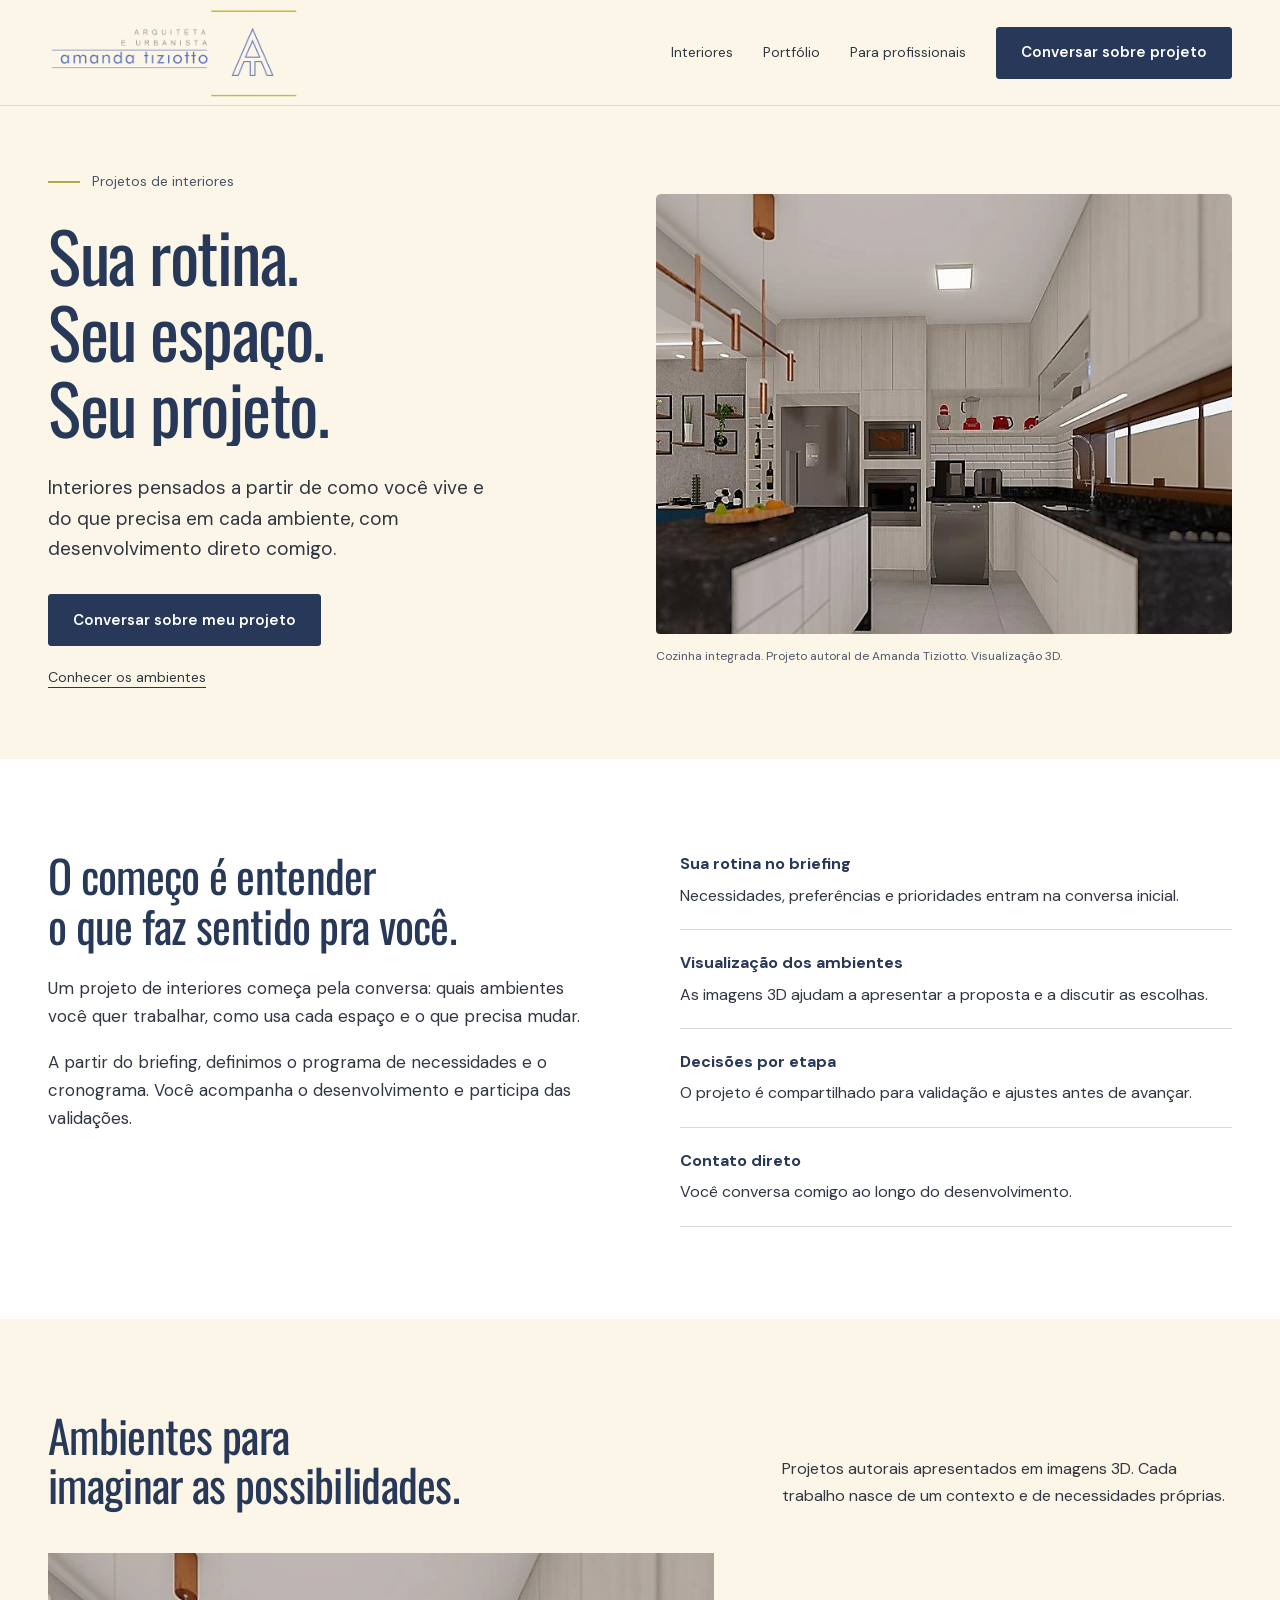
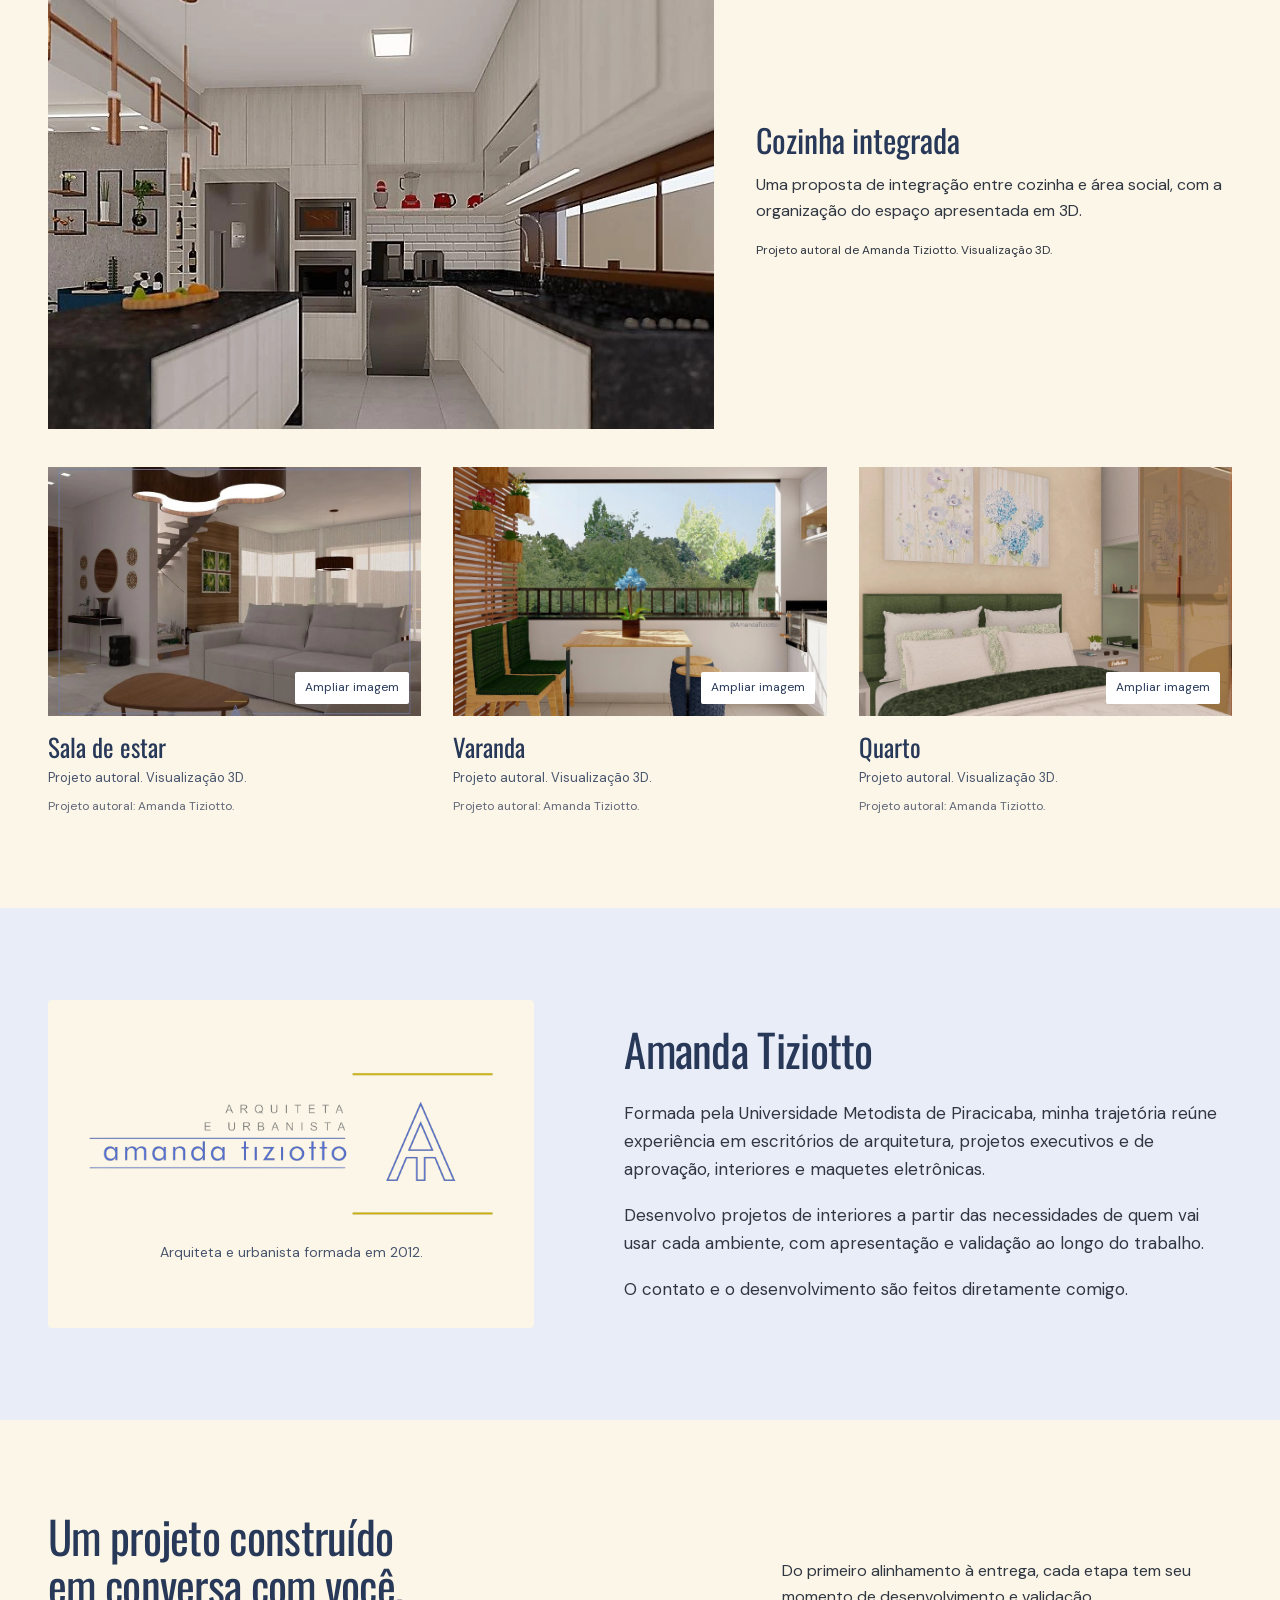
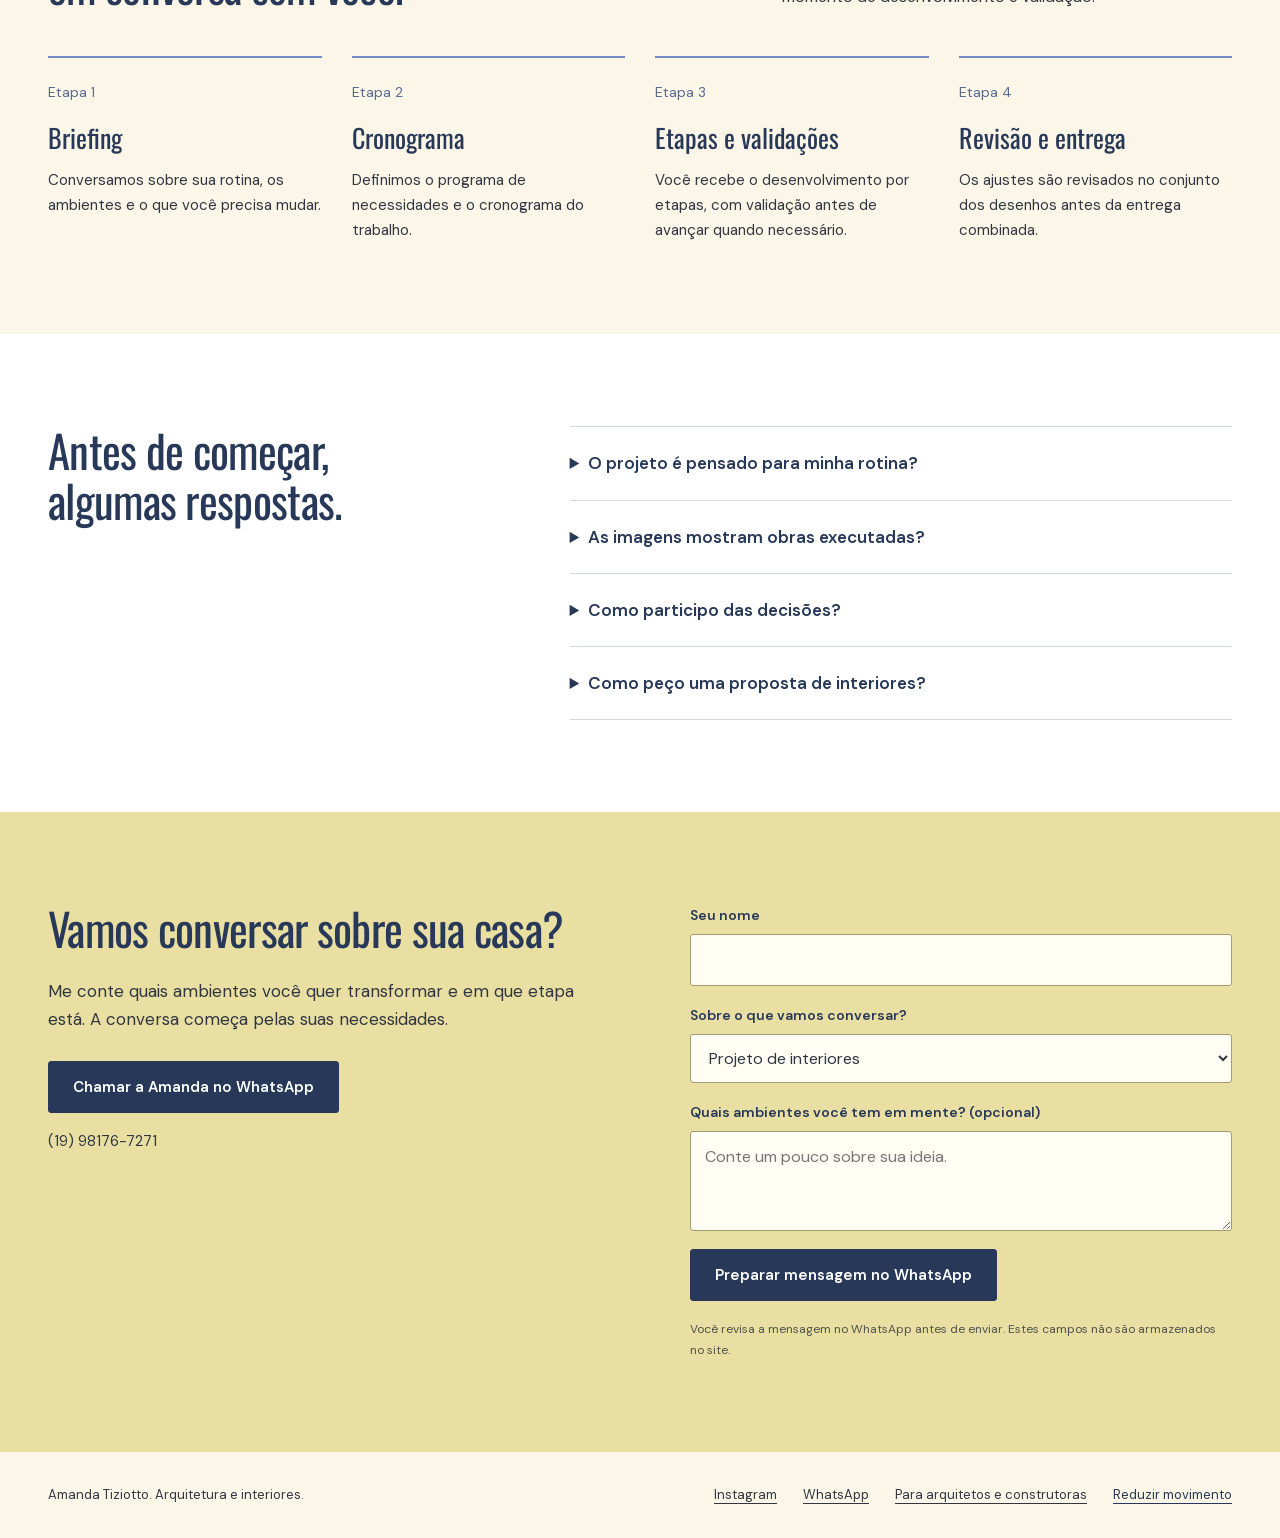
==== interiores/index.html @ 24276fbf "Publish Amanda Tiziotto site preview" ====
<!doctype html><html lang="pt-BR"><head><meta charset="UTF-8"><meta name="viewport" content="width=device-width,initial-scale=1"><meta name="robots" content="noindex,nofollow"><title>Interiores | Amanda Tiziotto Arquiteta</title><meta name="description" content="Projetos de interiores desenvolvidos a partir da sua rotina e das necessidades de cada ambiente. Conheça trabalhos autorais de Amanda Tiziotto."><meta property="og:title" content="Interiores | Amanda Tiziotto Arquiteta"><meta property="og:description" content="Projetos de interiores desenvolvidos a partir da sua rotina e das necessidades de cada ambiente. Conheça trabalhos autorais de Amanda Tiziotto."><meta property="og:type" content="website"><meta name="theme-color" content="#fbf6e7"><link rel="icon" href="../assets/images/logo.png"><link rel="stylesheet" href="../assets/styles.css"><link rel="preload" href="../assets/fonts/oswald.ttf" as="font" type="font/ttf" crossorigin><script src="../assets/site.js" defer></script></head><body data-page="interiores"><a class="skip" href="#conteudo">Ir para o conteúdo</a><header class="header"><div class="wrap nav"><a class="brand" href="../" aria-label="Amanda Tiziotto, página principal"><img src="../assets/images/logo.png" alt="Amanda Tiziotto, arquiteta e urbanista" width="1168" height="440"></a><button class="menu" aria-expanded="false" aria-controls="navegacao">Menu</button><nav class="navlinks" id="navegacao" aria-label="Principal"><a href="#servicos">Interiores</a><a href="#portfolio">Portfólio</a><a href="../">Para profissionais</a><a class="button" href="#contato">Conversar sobre projeto</a></nav></div></header><main id="conteudo"><section class="wrap hero interior-hero"><div class="hero-copy"><div class="audience">Projetos de interiores</div><h1><span class="hero-line">Sua rotina.</span><span class="hero-line">Seu espaço.</span><span class="hero-line">Seu projeto.</span></h1><p>Interiores pensados a partir de como você vive e do que precisa em cada ambiente, com desenvolvimento direto comigo.</p><a class="button" href="#contato">Conversar sobre meu projeto</a><a class="small-link" href="#portfolio">Conhecer os ambientes</a></div><figure class="sample"><img class="sample-image" src="../assets/images/interiores-cozinha.webp" alt="Visualização 3D de cozinha integrada, projeto autoral de Amanda Tiziotto" width="1345" height="932" fetchpriority="high"><figcaption class="sample-caption">Cozinha integrada. Projeto autoral de Amanda Tiziotto. Visualização 3D.</figcaption></figure></section><section class="section services" id="servicos"><div class="wrap interior-services"><div><h2>O começo é entender<br>o que faz sentido pra você.</h2><p>Um projeto de interiores começa pela conversa: quais ambientes você quer trabalhar, como usa cada espaço e o que precisa mudar.</p><p>A partir do briefing, definimos o programa de necessidades e o cronograma. Você acompanha o desenvolvimento e participa das validações.</p></div><ul class="list"><li><strong>Sua rotina no briefing</strong>Necessidades, preferências e prioridades entram na conversa inicial.</li><li><strong>Visualização dos ambientes</strong>As imagens 3D ajudam a apresentar a proposta e a discutir as escolhas.</li><li><strong>Decisões por etapa</strong>O projeto é compartilhado para validação e ajustes antes de avançar.</li><li><strong>Contato direto</strong>Você conversa comigo ao longo do desenvolvimento.</li></ul></div></section><section class="section" id="portfolio"><div class="wrap"><div class="section-head"><h2>Ambientes para<br>imaginar as possibilidades.</h2><p>Projetos autorais apresentados em imagens 3D. Cada trabalho nasce de um contexto e de necessidades próprias.</p></div><div class="single-spread"><img src="../assets/images/interiores-cozinha.webp" alt="Render autoral de cozinha integrada" width="1345" height="932" loading="lazy"><div><h3>Cozinha integrada</h3><p>Uma proposta de integração entre cozinha e área social, com a organização do espaço apresentada em 3D.</p><p class="caption">Projeto autoral de Amanda Tiziotto. Visualização 3D.</p></div></div><div class="portfolio-grid"><article class="work " data-category="autoral"><button type="button" data-enlarge data-src="../assets/images/interiores-sala.webp" data-alt="Sala de estar, Projeto autoral. Visualização 3D." data-title="Sala de estar" data-credit="Projeto autoral: Amanda Tiziotto." aria-label="Ampliar Sala de estar"><img src="../assets/images/interiores-sala.webp" alt="Sala de estar, Projeto autoral. Visualização 3D." width="768" height="512" loading="lazy"><span class="view-label">Ampliar imagem</span></button><h3>Sala de estar</h3><span class="type">Projeto autoral. Visualização 3D.</span><p class="credit">Projeto autoral: Amanda Tiziotto.</p></article><article class="work " data-category="autoral"><button type="button" data-enlarge data-src="../assets/images/interiores-varanda.webp" data-alt="Varanda, Projeto autoral. Visualização 3D." data-title="Varanda" data-credit="Projeto autoral: Amanda Tiziotto." aria-label="Ampliar Varanda"><img src="../assets/images/interiores-varanda.webp" alt="Varanda, Projeto autoral. Visualização 3D." width="768" height="512" loading="lazy"><span class="view-label">Ampliar imagem</span></button><h3>Varanda</h3><span class="type">Projeto autoral. Visualização 3D.</span><p class="credit">Projeto autoral: Amanda Tiziotto.</p></article><article class="work " data-category="autoral"><button type="button" data-enlarge data-src="../assets/images/interiores-quarto.webp" data-alt="Quarto, Projeto autoral. Visualização 3D." data-title="Quarto" data-credit="Projeto autoral: Amanda Tiziotto." aria-label="Ampliar Quarto"><img src="../assets/images/interiores-quarto.webp" alt="Quarto, Projeto autoral. Visualização 3D." width="768" height="512" loading="lazy"><span class="view-label">Ampliar imagem</span></button><h3>Quarto</h3><span class="type">Projeto autoral. Visualização 3D.</span><p class="credit">Projeto autoral: Amanda Tiziotto.</p></article></div></div></section><section class="section about" id="amanda"><div class="wrap about-grid"><div class="about-logo"><img src="../assets/images/logo.png" alt="Logo oficial Amanda Tiziotto" width="1168" height="440"><span>Arquiteta e urbanista formada em 2012.</span></div><div class="about-copy"><h2>Amanda Tiziotto</h2><p>Formada pela Universidade Metodista de Piracicaba, minha trajetória reúne experiência em escritórios de arquitetura, projetos executivos e de aprovação, interiores e maquetes eletrônicas.</p><p>Desenvolvo projetos de interiores a partir das necessidades de quem vai usar cada ambiente, com apresentação e validação ao longo do trabalho.</p><p>O contato e o desenvolvimento são feitos diretamente comigo.</p></div></div></section><section class="section" id="processo"><div class="wrap"><div class="section-head"><h2>Um projeto construído<br>em conversa com você.</h2><p>Do primeiro alinhamento à entrega, cada etapa tem seu momento de desenvolvimento e validação.</p></div><div class="process-grid"><div class="step"><span>Etapa 1</span><h3>Briefing</h3><p>Conversamos sobre sua rotina, os ambientes e o que você precisa mudar.</p></div><div class="step"><span>Etapa 2</span><h3>Cronograma</h3><p>Definimos o programa de necessidades e o cronograma do trabalho.</p></div><div class="step"><span>Etapa 3</span><h3>Etapas e validações</h3><p>Você recebe o desenvolvimento por etapas, com validação antes de avançar quando necessário.</p></div><div class="step"><span>Etapa 4</span><h3>Revisão e entrega</h3><p>Os ajustes são revisados no conjunto dos desenhos antes da entrega combinada.</p></div></div></div></section><section class="section faq"><div class="wrap faq-grid"><h2>Antes de começar,<br>algumas respostas.</h2><div><details><summary>O projeto é pensado para minha rotina?</summary><p>O trabalho começa com uma reunião de briefing e um programa de necessidades. É nesse momento que conversamos sobre uso dos ambientes, preferências e prioridades.</p></details><details><summary>As imagens mostram obras executadas?</summary><p>Os exemplos desta página são visualizações 3D de projetos autorais. Eles ajudam a apresentar a proposta de cada ambiente e não são fotografias de obras concluídas.</p></details><details><summary>Como participo das decisões?</summary><p>Cada etapa é compartilhada para validação e ajustes. Algumas etapas precisam da sua aprovação antes de seguir para a próxima.</p></details><details><summary>Como peço uma proposta de interiores?</summary><p>Chame pelo WhatsApp e conte quais ambientes quer trabalhar, o que precisa mudar e em que etapa está. O escopo e as condições são definidos na proposta.</p></details></div></div></section><section class="section contact" id="contato"><div class="wrap contact-grid"><div class="contact-copy"><h2>Vamos conversar sobre sua casa?</h2><p>Me conte quais ambientes você quer transformar e em que etapa está. A conversa começa pelas suas necessidades.</p><a class="button" href="https://wa.me/5519981767271" data-contact="whatsapp" target="_blank" rel="noopener noreferrer">Chamar a Amanda no WhatsApp</a><p class="phone">(19) 98176-7271</p></div><form class="contact-form"><div class="field"><label for="nome">Seu nome</label><input id="nome" name="nome" autocomplete="name" maxlength="100" required></div><div class="field"><label for="servico">Sobre o que vamos conversar?</label><select id="servico" name="servico"><option>Projeto de interiores</option></select></div><div class="field"><label for="mensagem">Quais ambientes você tem em mente? (opcional)</label><textarea id="mensagem" name="mensagem" maxlength="2000" placeholder="Conte um pouco sobre sua ideia."></textarea></div><button class="button" type="submit">Preparar mensagem no WhatsApp</button><p class="form-note" data-form-status role="status">Você revisa a mensagem no WhatsApp antes de enviar. Estes campos não são armazenados no site.</p></form></div></section></main><footer class="footer"><div class="wrap"><p>Amanda Tiziotto. Arquitetura e interiores.</p><div class="footer-links"><a href="https://www.instagram.com/amandatiziotto/" target="_blank" rel="noopener noreferrer">Instagram</a><a href="https://wa.me/5519981767271" data-contact="whatsapp" target="_blank" rel="noopener noreferrer">WhatsApp</a><a href="../">Para arquitetos e construtoras</a><button type="button" class="motion-toggle" aria-pressed="false">Reduzir movimento</button></div></div></footer><dialog class="lightbox" aria-labelledby="lightbox-title"><button class="close" type="button" aria-label="Fechar imagem ampliada">Fechar</button><img alt=""><h3 id="lightbox-title"></h3><p></p></dialog></body></html>
---- assets/styles.css ----
@font-face{font-family:Oswald;src:url('fonts/oswald.ttf') format('truetype');font-weight:200 700;font-display:swap}@font-face{font-family:DM;src:url('fonts/dm-sans.woff2') format('woff2');font-weight:100 900;font-display:swap}
:root{--blue:#273858;--brand:#7788c7;--cream:#fbf6e7;--yellow:#e9dfa2;--ink:#303642;--paper:#fff;--soft:#e9edf8;--line:#d4d8df}*{box-sizing:border-box}html{scroll-behavior:smooth;scroll-padding-top:112px}body{margin:0;background:var(--cream);color:var(--ink);font:17px/1.65 DM,Arial,sans-serif}button,input,select,textarea{font:inherit}button,a{-webkit-tap-highlight-color:transparent}a{color:inherit;text-decoration:none}img{max-width:100%;height:auto;display:block}button{cursor:pointer}h1,h2,h3,p,figure{margin:0}h1,h2,h3{color:var(--blue);font-family:Oswald,'Arial Narrow',sans-serif;font-weight:400;line-height:1.1}h1{font-size:clamp(54px,5.4vw,88px);letter-spacing:-1.5px}h2{font-size:clamp(36px,3.5vw,54px);letter-spacing:-.7px}h3{font-size:28px}p{max-width:65ch}p+p{margin-top:18px}a:focus-visible,button:focus-visible,input:focus-visible,select:focus-visible,textarea:focus-visible,summary:focus-visible{outline:3px solid #455c9e;outline-offset:5px}.wrap{width:min(1320px,calc(100% - 96px));margin:auto}.skip{position:fixed;left:20px;top:-100px;background:white;z-index:100;padding:12px}.skip:focus{top:10px}.header{position:sticky;top:0;z-index:20;background:rgba(251,246,231,.97);border-bottom:1px solid #ded9c9}.nav{height:105px;display:flex;align-items:center;justify-content:space-between;gap:32px}.brand{width:252px;flex-shrink:0}.navlinks{display:flex;align-items:center;gap:30px;font-size:14px}.navlinks a:not(.button):hover{color:#455c9e;text-decoration:underline;text-underline-offset:5px}.button{display:inline-flex;align-items:center;justify-content:center;gap:16px;min-height:52px;padding:13px 24px;background:var(--blue);border:1px solid var(--blue);color:white;font-size:15px;font-weight:600;line-height:1.4;border-radius:3px}.button:hover{background:#394c76}.button.secondary{background:transparent;color:var(--blue)}.button.secondary:hover{background:var(--soft)}.menu{display:none;background:none;border:1px solid var(--blue);border-radius:3px;color:var(--blue);padding:8px 14px}.hero{display:grid;grid-template-columns:1fr 1.06fr;gap:64px;align-items:center;padding-top:64px;padding-bottom:70px}.hero-copy p{font-size:19px;line-height:1.6;margin-top:28px;max-width:450px}.hero-copy .button{margin-top:30px}.audience{font-size:14px;margin-bottom:24px;color:#49536b;display:flex;align-items:center;gap:12px}.audience:before{content:'';display:block;width:32px;height:2px;background:#b5a744}.hero-copy .small-link{display:block;margin-top:20px;font-size:14px;text-decoration:underline;text-underline-offset:5px}.sample{background:white;border:1px solid #d5d9e4;border-radius:5px;padding:20px 20px 16px;box-shadow:12px 12px 0 #e7e6d7}.sample-tabs{display:flex;gap:8px;margin-bottom:18px}.sample-tabs button,.filters button{background:transparent;border:1px solid #c7cedc;color:var(--blue);border-radius:3px;padding:9px 17px;font-size:14px}.sample-tabs button[aria-pressed=true],.filters button[aria-pressed=true]{background:var(--blue);border-color:var(--blue);color:white}.sample-image{height:338px;width:100%;object-fit:contain;background:#fff}.sample-caption{border-top:1px solid #dce0ea;padding-top:14px;margin-top:18px;font-size:12px;line-height:1.7;color:#4f586b}.sample-caption strong{font-size:15px;color:var(--blue);display:block}.intro-strip{background:var(--soft);padding:26px 0}.intro-strip .wrap{display:flex;align-items:center;justify-content:space-between;gap:25px}.intro-strip p{font-size:15px}.intro-strip a{font-size:14px;text-decoration:underline;text-underline-offset:4px}.section{padding:92px 0}.section-head{display:flex;align-items:end;justify-content:space-between;gap:50px;margin-bottom:44px}.section-head p{max-width:450px;font-size:16px}.services{background:white}.service-row{display:grid;grid-template-columns:.65fr 1fr .55fr;gap:44px;padding:34px 0;border-top:1px solid var(--line);align-items:start}.service-row:last-child{border-bottom:1px solid var(--line)}.service-row p{font-size:16px}.service-row .scope{font-size:14px;color:#566178}.scope span{display:block}.filters{display:flex;flex-wrap:wrap;gap:10px;margin-bottom:30px}.portfolio-grid{display:grid;grid-template-columns:repeat(3,1fr);gap:32px}.work{min-width:0}.work[hidden]{display:none}.work button{display:block;width:100%;border:0;padding:0;background:white;text-align:left;position:relative}.work button img{width:100%;aspect-ratio:1.5;object-fit:cover}.work.technical button img{object-fit:contain}.view-label{position:absolute;bottom:12px;right:12px;background:white;color:var(--blue);border-radius:2px;font-size:12px;padding:6px 10px}.work h3{font-size:25px;margin-top:17px}.work .type{display:block;font-size:13px;margin:7px 0;color:#48546e}.work .credit{font-size:12px;line-height:1.7;color:#626879}.work-note{font-size:13px;max-width:65ch;margin-top:35px}.about{background:var(--soft)}.about-grid{display:grid;grid-template-columns:1fr 1.25fr;gap:90px;align-items:center}.about-logo{background:var(--cream);padding:64px 35px;border-radius:4px}.about-logo img{width:100%}.about-logo span{display:block;font-size:14px;color:#48546e;text-align:center;margin-top:20px}.about-copy h2{margin-bottom:25px}.about-copy p{font-size:17px}.process-grid{display:grid;grid-template-columns:repeat(4,1fr);gap:30px;margin-top:45px}.step{border-top:2px solid var(--brand);padding-top:23px}.step span{display:block;color:#57698c;font-size:14px;margin-bottom:20px}.step h3{font-size:26px;margin-bottom:16px}.step p{font-size:15px}.faq{background:white}.faq-grid{display:grid;grid-template-columns:.8fr 1.2fr;gap:80px}.faq details{border-top:1px solid var(--line);padding:22px 0}.faq details:last-child{border-bottom:1px solid var(--line)}.faq summary{cursor:pointer;font-size:17px;font-weight:600;color:var(--blue);padding-right:20px}.faq details p{font-size:15px;padding-top:15px}.contact{background:var(--yellow)}.contact-grid{display:grid;grid-template-columns:1fr 1fr;gap:100px;align-items:start}.contact-copy h2{margin-bottom:24px}.contact-copy .button{margin-top:28px}.contact-copy .phone{font-size:15px;margin-top:16px}.contact-form{display:grid;gap:18px}.field{display:grid;gap:7px}.field label{font-size:14px;font-weight:600;color:var(--blue)}.field input,.field select,.field textarea{width:100%;background:#fffdf4;border:1px solid #a49c72;border-radius:3px;padding:12px 14px;font-size:16px;color:var(--ink)}.field textarea{min-height:100px;resize:vertical}.contact-form .button{justify-self:start}.form-note{font-size:12px;color:#4e534e;line-height:1.7}.footer{padding:32px 0;background:var(--cream);font-size:13px}.footer .wrap{display:flex;justify-content:space-between;gap:30px;align-items:center}.footer-links{display:flex;flex-wrap:wrap;gap:26px}.footer a{text-decoration:underline;text-underline-offset:4px}.lightbox{border:0;width:min(1160px,calc(100% - 32px));max-height:90vh;padding:22px;color:var(--ink);border-radius:4px}.lightbox::backdrop{background:rgba(28,37,58,.85)}.lightbox .close{display:block;margin-left:auto;background:var(--blue);border:0;color:white;padding:9px 18px;border-radius:3px;margin-bottom:16px}.lightbox img{max-height:65vh;object-fit:contain;width:100%;background:white}.lightbox h3{font-size:25px;margin-top:17px}.lightbox p{font-size:13px;margin-top:8px}.interior-hero .sample{padding:0;overflow:hidden;box-shadow:none;border:0;background:transparent}.interior-hero .sample-image{height:440px;object-fit:cover;border-radius:4px}.interior-hero .sample-caption{font-size:12px;padding:12px 0 0;margin-top:0;border:0}.interior-services{display:grid;grid-template-columns:1fr 1fr;gap:80px}.interior-services h2{margin-bottom:24px}.interior-services .list{padding:0;list-style:none;margin:0}.interior-services li{border-bottom:1px solid var(--line);padding:20px 0;font-size:16px}.interior-services li:first-child{padding-top:0}.interior-services li strong{display:block;color:var(--blue);margin-bottom:5px}.text-link{text-decoration:underline;text-underline-offset:5px}.label-small{font-size:14px;color:#4d5d80;margin-bottom:15px}.single-spread{display:grid;grid-template-columns:1.4fr 1fr;gap:42px;align-items:center;margin-bottom:38px}.single-spread img{width:100%;aspect-ratio:1.4;object-fit:cover}.single-spread h3{font-size:32px;margin-bottom:15px}.single-spread p{font-size:16px}.single-spread .caption{font-size:12px;margin-top:16px}
@media(min-width:1500px){.hero{gap:85px}.hero-copy h1{font-size:88px}}@media(max-width:1050px){.wrap{width:calc(100% - 56px)}.navlinks{gap:17px;font-size:13px}.brand{width:220px}.hero{gap:34px}h1{font-size:65px}.sample-image{height:300px}.service-row{grid-template-columns:.8fr 1.2fr;gap:30px}.service-row .scope{grid-column:2}.portfolio-grid{gap:23px}.about-grid{gap:50px}.contact-grid{gap:50px}.faq-grid{gap:45px}}@media(max-width:760px){html{scroll-padding-top:90px}.wrap{width:calc(100% - 40px)}.nav{height:84px;gap:20px}.brand{width:210px}.menu{display:block}.navlinks{display:none;position:absolute;top:84px;left:0;right:0;background:var(--cream);padding:24px 20px 28px;border-bottom:1px solid var(--line);align-items:stretch;gap:20px;flex-direction:column;font-size:16px}.navlinks.is-open{display:flex}.hero{display:block;padding-top:44px;padding-bottom:48px}.hero-copy h1{font-size:57px;letter-spacing:-.8px}.hero-copy p{font-size:17px;margin-top:23px;max-width:none}.audience{font-size:13px;margin-bottom:19px}.hero-copy .button{margin-top:25px}.sample{margin-top:38px;padding:14px 14px 16px;box-shadow:7px 7px 0 #e7e6d7}.sample-image{height:auto;aspect-ratio:1.4}.sample-tabs{gap:7px}.sample-tabs button{font-size:13px;padding:8px 12px}.intro-strip .wrap{display:block}.intro-strip a{display:inline-block;margin-top:13px}.section{padding:58px 0}.section-head{display:block;margin-bottom:30px}.section-head h2{margin-bottom:22px}.section-head p{font-size:15px}.service-row{display:block;padding:25px 0}.service-row h3{font-size:29px;margin-bottom:15px}.service-row p{font-size:15px}.service-row .scope{margin-top:15px}.scope span{display:inline}.scope span+span:before{content:' / '}.portfolio-grid{grid-template-columns:1fr;gap:34px}.filters{gap:8px}.filters button{font-size:13px;padding:9px 12px}.work h3{font-size:27px}.about-grid,.faq-grid,.contact-grid,.interior-services,.single-spread{grid-template-columns:1fr;gap:36px}.about-logo{padding:38px 25px}.about-copy p{font-size:16px}.process-grid{grid-template-columns:1fr 1fr;gap:32px 24px;margin-top:30px}.step{padding-top:17px}.step span{margin-bottom:14px}.step h3{font-size:25px}.step p{font-size:14px}.contact-grid{gap:36px}.footer .wrap{display:block}.footer-links{margin-top:15px;gap:18px}.interior-hero .sample-image{height:320px}.single-spread img{aspect-ratio:1.4}.single-spread h3{font-size:30px}.interior-services{gap:30px}}@media(max-width:360px){.brand{width:180px}.menu{font-size:13px;padding:8px 10px}.hero-copy h1{font-size:49px}.process-grid{grid-template-columns:1fr}.button{padding:13px 18px}.sample-tabs button{padding:8px 10px;font-size:12px}.sample-caption{font-size:11px}.wrap{width:calc(100% - 32px)}}@media(prefers-reduced-motion:reduce){html{scroll-behavior:auto}*{transition:none!important;animation:none!important}}

.featured-spfc{background:var(--soft);padding:64px 0}.featured-spfc .section-head{align-items:center;margin-bottom:32px}.featured-spfc .section-head>div{flex:1.5}.featured-spfc .section-head>p{flex:1;max-width:360px}.featured-spfc .label-small{margin-bottom:15px;font-size:14px}.featured-spfc h2{font-size:clamp(38px,3.6vw,54px)}.featured-media{display:grid;grid-template-columns:1.35fr 1fr;gap:24px;align-items:start}.featured-media button{position:relative;display:block;width:100%;padding:0;border:0;background:white;border-radius:3px;overflow:hidden}.featured-media img{width:100%;height:auto;aspect-ratio:16/9;object-fit:cover}.featured-media figcaption{font-size:13px;margin-top:12px;color:#48546e}.featured-footer{display:flex;justify-content:space-between;gap:25px;align-items:center;margin-top:27px;font-size:14px}.featured-footer p{font-size:13px}
@media(max-width:760px){.featured-spfc{padding:48px 0}.featured-spfc .section-head{margin-bottom:26px}.featured-spfc .section-head>p{max-width:none}.featured-spfc h2{font-size:38px}.featured-media{grid-template-columns:1fr;gap:25px}.featured-footer{display:block;margin-top:25px}.featured-footer a{display:inline-block;margin-top:16px}}@media(max-width:360px){.featured-spfc h2{font-size:35px}}

.featured-extra{margin-top:28px;grid-template-columns:repeat(6,minmax(0,1fr));gap:28px 24px}.featured-extra figure{grid-column:span 3}.featured-extra figure:nth-child(n+3){grid-column:span 2}.featured-extra figure:nth-child(n+3) img{aspect-ratio:7/10;object-fit:contain}
@media(max-width:760px){.featured-extra{grid-template-columns:1fr;gap:25px}.featured-extra figure,.featured-extra figure:nth-child(n+3){grid-column:auto}.featured-extra figure:nth-child(n+3) img{max-height:440px;aspect-ratio:auto}}

.hero-line{display:block}
@keyframes amanda-line-in{from{opacity:.2;transform:translateY(22px);clip-path:inset(0 0 100% 0)}to{opacity:1;transform:translateY(0);clip-path:inset(0 0 0 0)}}
@keyframes amanda-image-in{from{clip-path:inset(0 100% 0 0)}to{clip-path:inset(0 0 0 0)}}
@keyframes amanda-dialog-in{from{opacity:.4;transform:translateY(12px) scale(.985)}to{opacity:1;transform:translateY(0) scale(1)}}
@media(prefers-reduced-motion:no-preference){.hero-line{animation:amanda-line-in 640ms cubic-bezier(.22,1,.36,1) both}.hero-line:nth-child(2){animation-delay:90ms}.hero-line:nth-child(3){animation-delay:180ms}.hero .sample-image{animation:amanda-image-in 850ms cubic-bezier(.22,1,.36,1) 80ms both}.lightbox[open]{animation:amanda-dialog-in 230ms ease-out}.button,.sample-tabs button,.filters button{transition:background-color 180ms ease,color 180ms ease}}

.motion-toggle{border:0;background:none;padding:0;color:var(--blue);font:inherit;text-decoration:underline;text-underline-offset:4px}.motion-toggle:disabled{cursor:default}html[data-motion="reduce"]{scroll-behavior:auto}html[data-motion="reduce"] *,html[data-motion="reduce"] *::before,html[data-motion="reduce"] *::after{animation:none!important;transition:none!important}
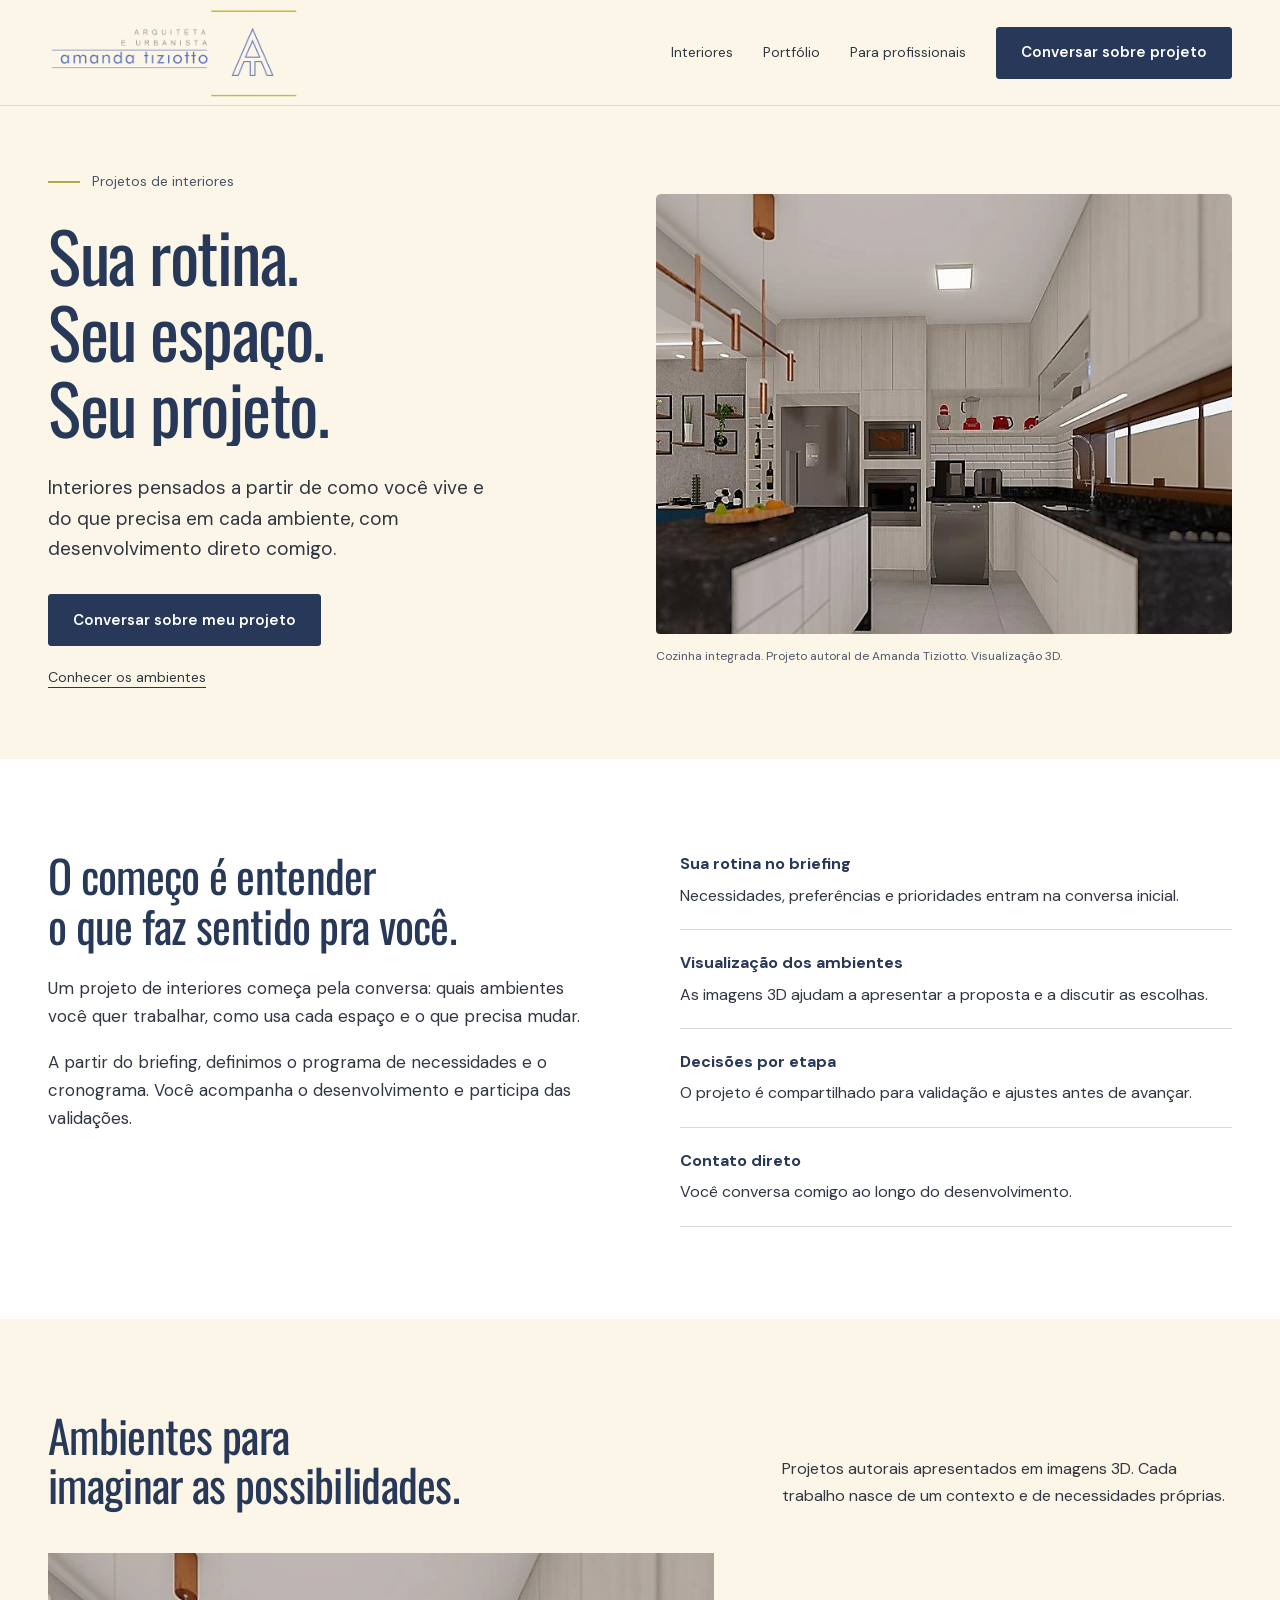
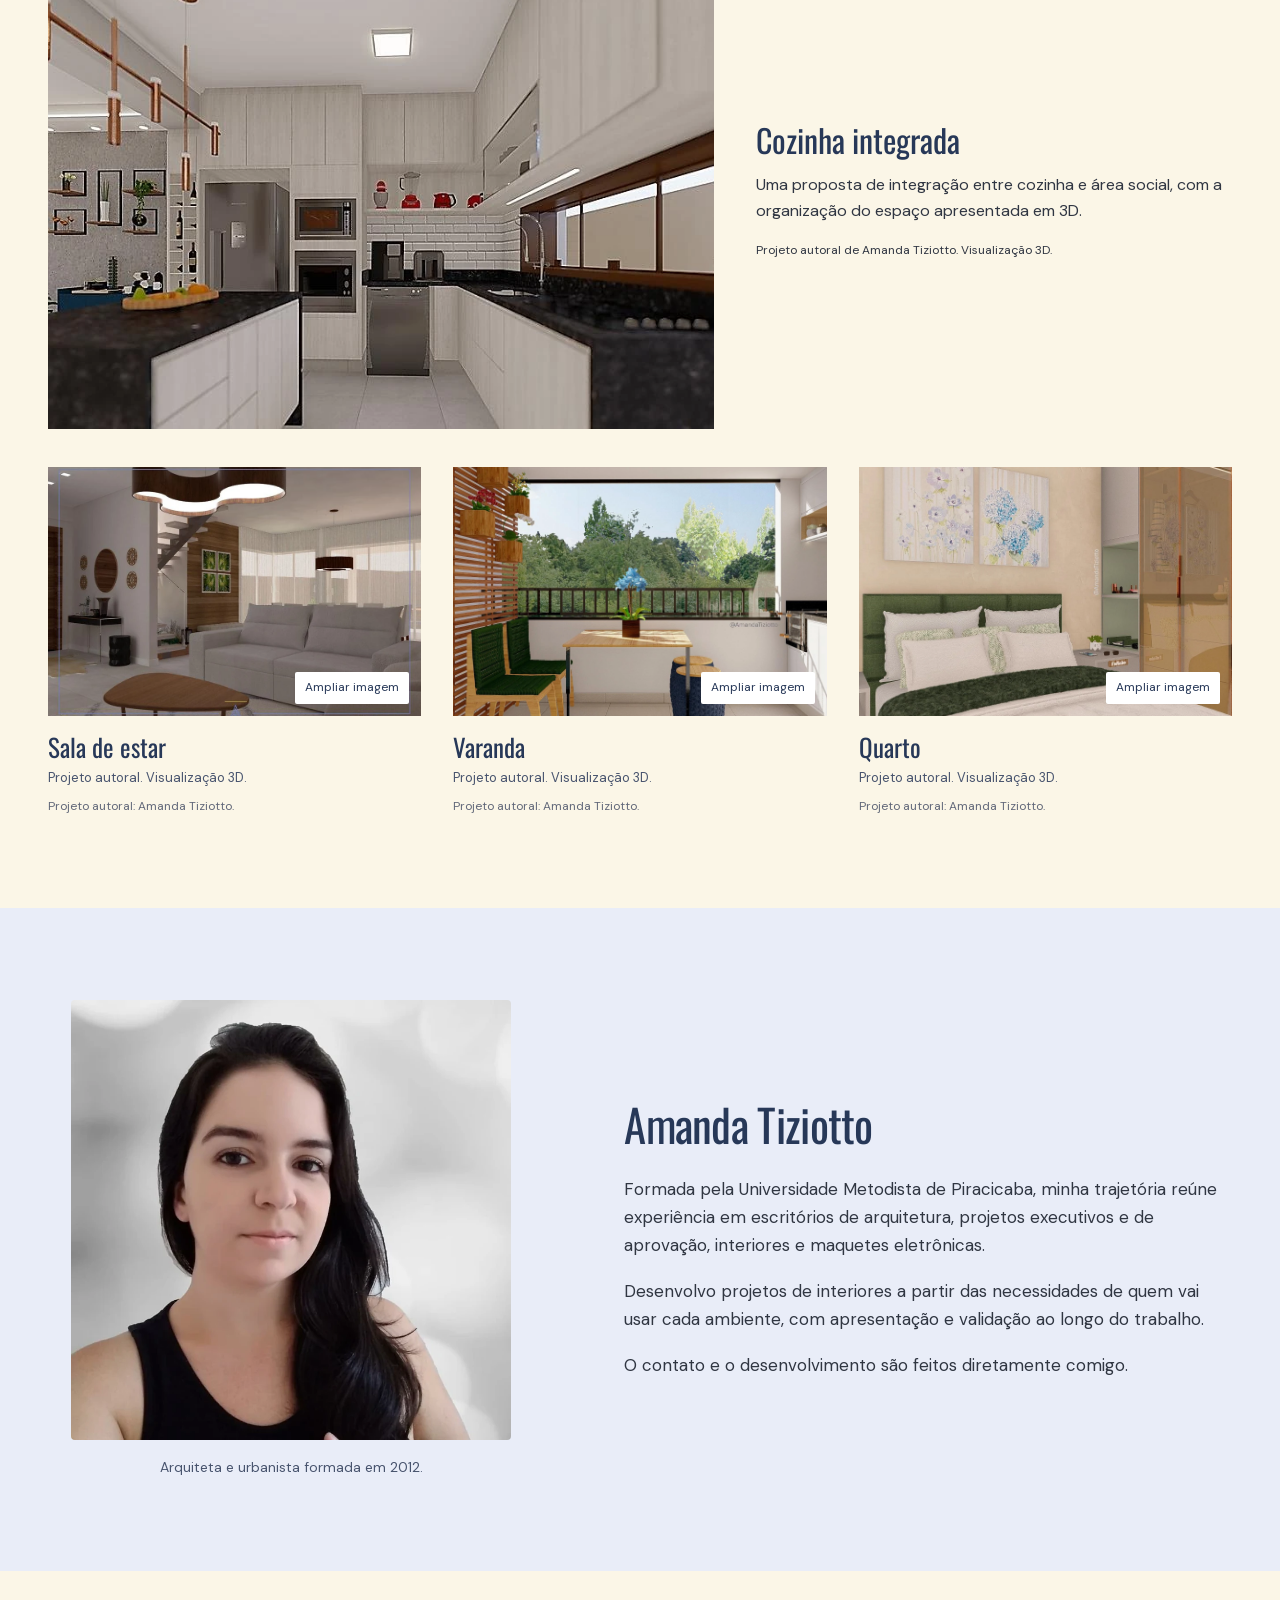
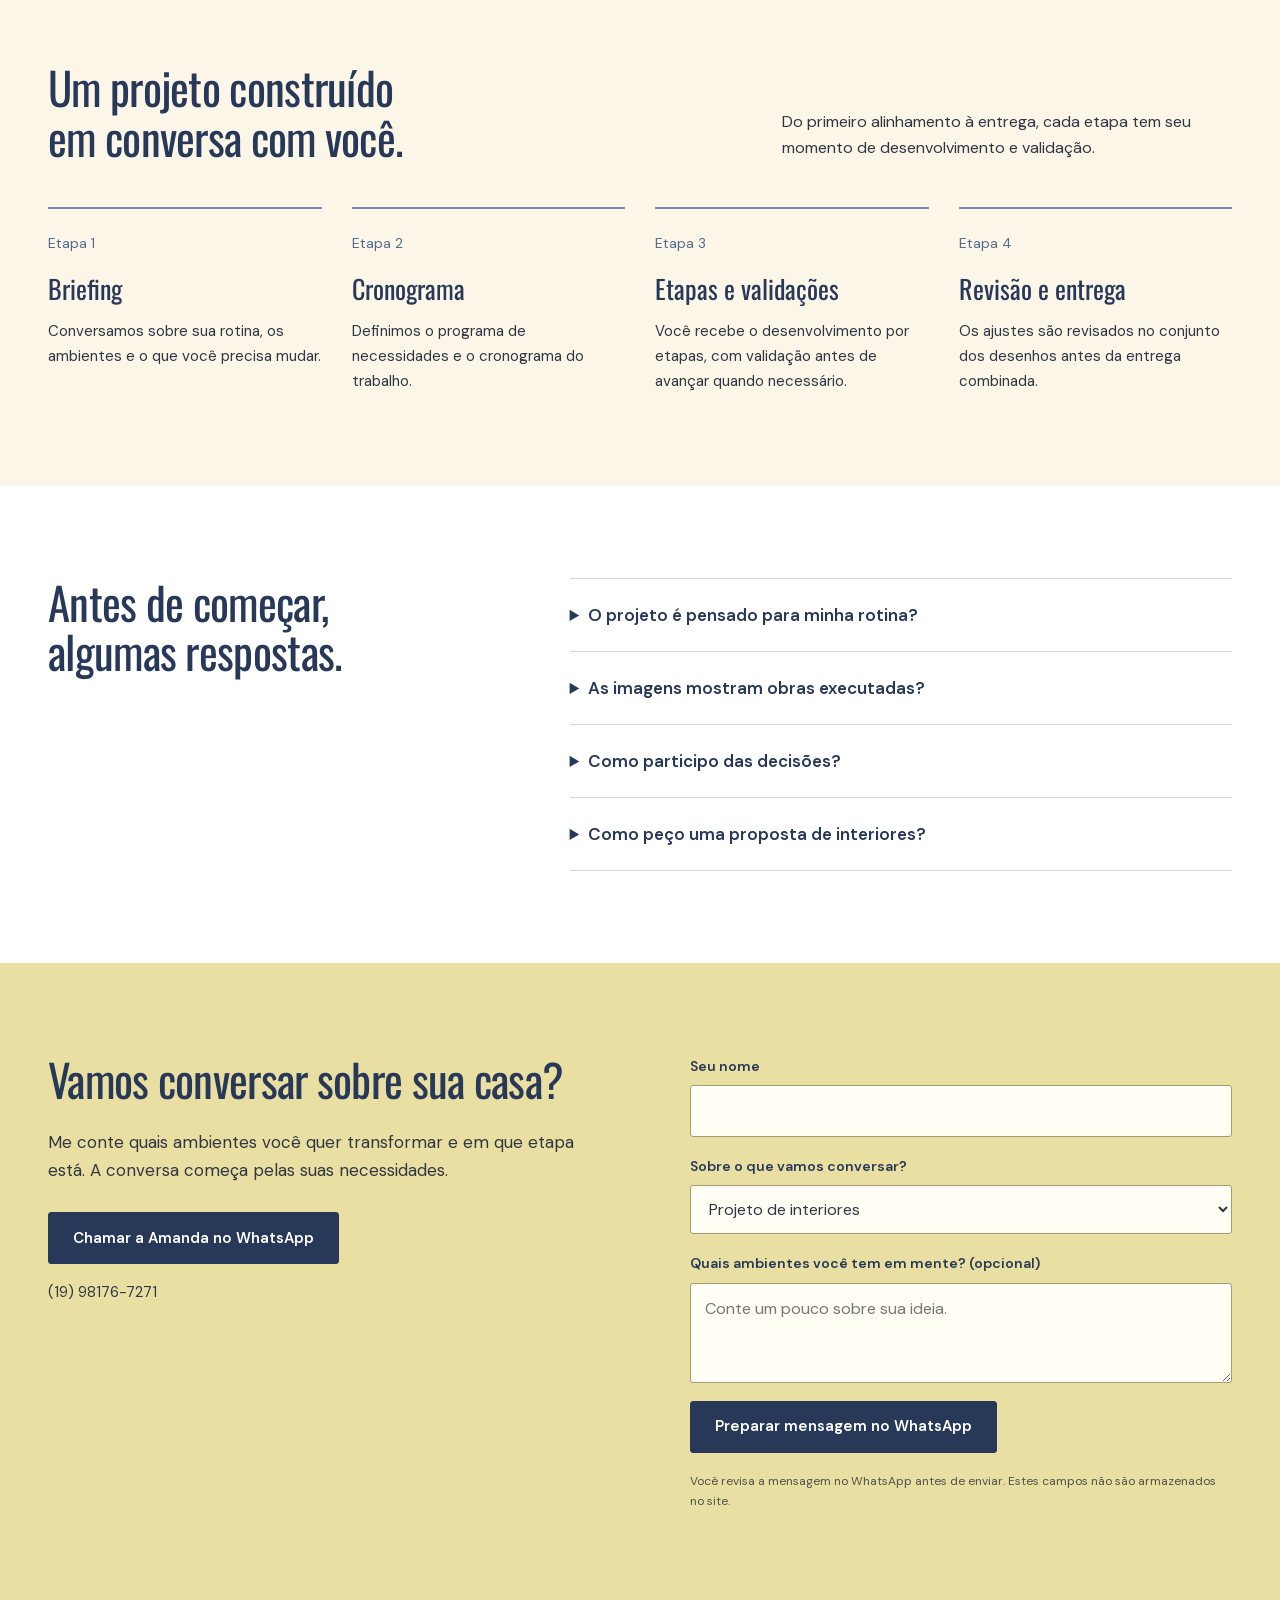
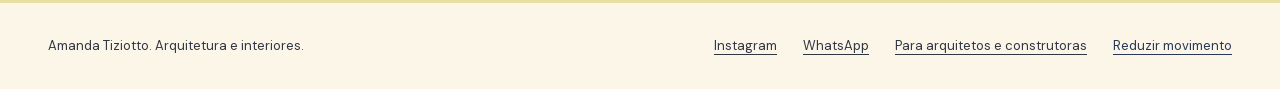
==== commit 4dddec1f: "Add Amanda portrait to introduction on both pages" ====
--- a/interiores/index.html
+++ b/interiores/index.html
@@ -1 +1 @@
-<!doctype html><html lang="pt-BR"><head><meta charset="UTF-8"><meta name="viewport" content="width=device-width,initial-scale=1"><meta name="robots" content="noindex,nofollow"><title>Interiores | Amanda Tiziotto Arquiteta</title><meta name="description" content="Projetos de interiores desenvolvidos a partir da sua rotina e das necessidades de cada ambiente. Conheça trabalhos autorais de Amanda Tiziotto."><meta property="og:title" content="Interiores | Amanda Tiziotto Arquiteta"><meta property="og:description" content="Projetos de interiores desenvolvidos a partir da sua rotina e das necessidades de cada ambiente. Conheça trabalhos autorais de Amanda Tiziotto."><meta property="og:type" content="website"><meta name="theme-color" content="#fbf6e7"><link rel="icon" href="../assets/images/logo.png"><link rel="stylesheet" href="../assets/styles.css"><link rel="preload" href="../assets/fonts/oswald.ttf" as="font" type="font/ttf" crossorigin><script src="../assets/site.js" defer></script></head><body data-page="interiores"><a class="skip" href="#conteudo">Ir para o conteúdo</a><header class="header"><div class="wrap nav"><a class="brand" href="../" aria-label="Amanda Tiziotto, página principal"><img src="../assets/images/logo.png" alt="Amanda Tiziotto, arquiteta e urbanista" width="1168" height="440"></a><button class="menu" aria-expanded="false" aria-controls="navegacao">Menu</button><nav class="navlinks" id="navegacao" aria-label="Principal"><a href="#servicos">Interiores</a><a href="#portfolio">Portfólio</a><a href="../">Para profissionais</a><a class="button" href="#contato">Conversar sobre projeto</a></nav></div></header><main id="conteudo"><section class="wrap hero interior-hero"><div class="hero-copy"><div class="audience">Projetos de interiores</div><h1><span class="hero-line">Sua rotina.</span><span class="hero-line">Seu espaço.</span><span class="hero-line">Seu projeto.</span></h1><p>Interiores pensados a partir de como você vive e do que precisa em cada ambiente, com desenvolvimento direto comigo.</p><a class="button" href="#contato">Conversar sobre meu projeto</a><a class="small-link" href="#portfolio">Conhecer os ambientes</a></div><figure class="sample"><img class="sample-image" src="../assets/images/interiores-cozinha.webp" alt="Visualização 3D de cozinha integrada, projeto autoral de Amanda Tiziotto" width="1345" height="932" fetchpriority="high"><figcaption class="sample-caption">Cozinha integrada. Projeto autoral de Amanda Tiziotto. Visualização 3D.</figcaption></figure></section><section class="section services" id="servicos"><div class="wrap interior-services"><div><h2>O começo é entender<br>o que faz sentido pra você.</h2><p>Um projeto de interiores começa pela conversa: quais ambientes você quer trabalhar, como usa cada espaço e o que precisa mudar.</p><p>A partir do briefing, definimos o programa de necessidades e o cronograma. Você acompanha o desenvolvimento e participa das validações.</p></div><ul class="list"><li><strong>Sua rotina no briefing</strong>Necessidades, preferências e prioridades entram na conversa inicial.</li><li><strong>Visualização dos ambientes</strong>As imagens 3D ajudam a apresentar a proposta e a discutir as escolhas.</li><li><strong>Decisões por etapa</strong>O projeto é compartilhado para validação e ajustes antes de avançar.</li><li><strong>Contato direto</strong>Você conversa comigo ao longo do desenvolvimento.</li></ul></div></section><section class="section" id="portfolio"><div class="wrap"><div class="section-head"><h2>Ambientes para<br>imaginar as possibilidades.</h2><p>Projetos autorais apresentados em imagens 3D. Cada trabalho nasce de um contexto e de necessidades próprias.</p></div><div class="single-spread"><img src="../assets/images/interiores-cozinha.webp" alt="Render autoral de cozinha integrada" width="1345" height="932" loading="lazy"><div><h3>Cozinha integrada</h3><p>Uma proposta de integração entre cozinha e área social, com a organização do espaço apresentada em 3D.</p><p class="caption">Projeto autoral de Amanda Tiziotto. Visualização 3D.</p></div></div><div class="portfolio-grid"><article class="work " data-category="autoral"><button type="button" data-enlarge data-src="../assets/images/interiores-sala.webp" data-alt="Sala de estar, Projeto autoral. Visualização 3D." data-title="Sala de estar" data-credit="Projeto autoral: Amanda Tiziotto." aria-label="Ampliar Sala de estar"><img src="../assets/images/interiores-sala.webp" alt="Sala de estar, Projeto autoral. Visualização 3D." width="768" height="512" loading="lazy"><span class="view-label">Ampliar imagem</span></button><h3>Sala de estar</h3><span class="type">Projeto autoral. Visualização 3D.</span><p class="credit">Projeto autoral: Amanda Tiziotto.</p></article><article class="work " data-category="autoral"><button type="button" data-enlarge data-src="../assets/images/interiores-varanda.webp" data-alt="Varanda, Projeto autoral. Visualização 3D." data-title="Varanda" data-credit="Projeto autoral: Amanda Tiziotto." aria-label="Ampliar Varanda"><img src="../assets/images/interiores-varanda.webp" alt="Varanda, Projeto autoral. Visualização 3D." width="768" height="512" loading="lazy"><span class="view-label">Ampliar imagem</span></button><h3>Varanda</h3><span class="type">Projeto autoral. Visualização 3D.</span><p class="credit">Projeto autoral: Amanda Tiziotto.</p></article><article class="work " data-category="autoral"><button type="button" data-enlarge data-src="../assets/images/interiores-quarto.webp" data-alt="Quarto, Projeto autoral. Visualização 3D." data-title="Quarto" data-credit="Projeto autoral: Amanda Tiziotto." aria-label="Ampliar Quarto"><img src="../assets/images/interiores-quarto.webp" alt="Quarto, Projeto autoral. Visualização 3D." width="768" height="512" loading="lazy"><span class="view-label">Ampliar imagem</span></button><h3>Quarto</h3><span class="type">Projeto autoral. Visualização 3D.</span><p class="credit">Projeto autoral: Amanda Tiziotto.</p></article></div></div></section><section class="section about" id="amanda"><div class="wrap about-grid"><div class="about-logo"><img src="../assets/images/logo.png" alt="Logo oficial Amanda Tiziotto" width="1168" height="440"><span>Arquiteta e urbanista formada em 2012.</span></div><div class="about-copy"><h2>Amanda Tiziotto</h2><p>Formada pela Universidade Metodista de Piracicaba, minha trajetória reúne experiência em escritórios de arquitetura, projetos executivos e de aprovação, interiores e maquetes eletrônicas.</p><p>Desenvolvo projetos de interiores a partir das necessidades de quem vai usar cada ambiente, com apresentação e validação ao longo do trabalho.</p><p>O contato e o desenvolvimento são feitos diretamente comigo.</p></div></div></section><section class="section" id="processo"><div class="wrap"><div class="section-head"><h2>Um projeto construído<br>em conversa com você.</h2><p>Do primeiro alinhamento à entrega, cada etapa tem seu momento de desenvolvimento e validação.</p></div><div class="process-grid"><div class="step"><span>Etapa 1</span><h3>Briefing</h3><p>Conversamos sobre sua rotina, os ambientes e o que você precisa mudar.</p></div><div class="step"><span>Etapa 2</span><h3>Cronograma</h3><p>Definimos o programa de necessidades e o cronograma do trabalho.</p></div><div class="step"><span>Etapa 3</span><h3>Etapas e validações</h3><p>Você recebe o desenvolvimento por etapas, com validação antes de avançar quando necessário.</p></div><div class="step"><span>Etapa 4</span><h3>Revisão e entrega</h3><p>Os ajustes são revisados no conjunto dos desenhos antes da entrega combinada.</p></div></div></div></section><section class="section faq"><div class="wrap faq-grid"><h2>Antes de começar,<br>algumas respostas.</h2><div><details><summary>O projeto é pensado para minha rotina?</summary><p>O trabalho começa com uma reunião de briefing e um programa de necessidades. É nesse momento que conversamos sobre uso dos ambientes, preferências e prioridades.</p></details><details><summary>As imagens mostram obras executadas?</summary><p>Os exemplos desta página são visualizações 3D de projetos autorais. Eles ajudam a apresentar a proposta de cada ambiente e não são fotografias de obras concluídas.</p></details><details><summary>Como participo das decisões?</summary><p>Cada etapa é compartilhada para validação e ajustes. Algumas etapas precisam da sua aprovação antes de seguir para a próxima.</p></details><details><summary>Como peço uma proposta de interiores?</summary><p>Chame pelo WhatsApp e conte quais ambientes quer trabalhar, o que precisa mudar e em que etapa está. O escopo e as condições são definidos na proposta.</p></details></div></div></section><section class="section contact" id="contato"><div class="wrap contact-grid"><div class="contact-copy"><h2>Vamos conversar sobre sua casa?</h2><p>Me conte quais ambientes você quer transformar e em que etapa está. A conversa começa pelas suas necessidades.</p><a class="button" href="https://wa.me/5519981767271" data-contact="whatsapp" target="_blank" rel="noopener noreferrer">Chamar a Amanda no WhatsApp</a><p class="phone">(19) 98176-7271</p></div><form class="contact-form"><div class="field"><label for="nome">Seu nome</label><input id="nome" name="nome" autocomplete="name" maxlength="100" required></div><div class="field"><label for="servico">Sobre o que vamos conversar?</label><select id="servico" name="servico"><option>Projeto de interiores</option></select></div><div class="field"><label for="mensagem">Quais ambientes você tem em mente? (opcional)</label><textarea id="mensagem" name="mensagem" maxlength="2000" placeholder="Conte um pouco sobre sua ideia."></textarea></div><button class="button" type="submit">Preparar mensagem no WhatsApp</button><p class="form-note" data-form-status role="status">Você revisa a mensagem no WhatsApp antes de enviar. Estes campos não são armazenados no site.</p></form></div></section></main><footer class="footer"><div class="wrap"><p>Amanda Tiziotto. Arquitetura e interiores.</p><div class="footer-links"><a href="https://www.instagram.com/amandatiziotto/" target="_blank" rel="noopener noreferrer">Instagram</a><a href="https://wa.me/5519981767271" data-contact="whatsapp" target="_blank" rel="noopener noreferrer">WhatsApp</a><a href="../">Para arquitetos e construtoras</a><button type="button" class="motion-toggle" aria-pressed="false">Reduzir movimento</button></div></div></footer><dialog class="lightbox" aria-labelledby="lightbox-title"><button class="close" type="button" aria-label="Fechar imagem ampliada">Fechar</button><img alt=""><h3 id="lightbox-title"></h3><p></p></dialog></body></html>+<!doctype html><html lang="pt-BR"><head><meta charset="UTF-8"><meta name="viewport" content="width=device-width,initial-scale=1"><meta name="robots" content="noindex,nofollow"><title>Interiores | Amanda Tiziotto Arquiteta</title><meta name="description" content="Projetos de interiores desenvolvidos a partir da sua rotina e das necessidades de cada ambiente. Conheça trabalhos autorais de Amanda Tiziotto."><meta property="og:title" content="Interiores | Amanda Tiziotto Arquiteta"><meta property="og:description" content="Projetos de interiores desenvolvidos a partir da sua rotina e das necessidades de cada ambiente. Conheça trabalhos autorais de Amanda Tiziotto."><meta property="og:type" content="website"><meta name="theme-color" content="#fbf6e7"><link rel="icon" href="../assets/images/logo.png"><link rel="stylesheet" href="../assets/styles.css"><link rel="preload" href="../assets/fonts/oswald.ttf" as="font" type="font/ttf" crossorigin><script src="../assets/site.js" defer></script></head><body data-page="interiores"><a class="skip" href="#conteudo">Ir para o conteúdo</a><header class="header"><div class="wrap nav"><a class="brand" href="../" aria-label="Amanda Tiziotto, página principal"><img src="../assets/images/logo.png" alt="Amanda Tiziotto, arquiteta e urbanista" width="1168" height="440"></a><button class="menu" aria-expanded="false" aria-controls="navegacao">Menu</button><nav class="navlinks" id="navegacao" aria-label="Principal"><a href="#servicos">Interiores</a><a href="#portfolio">Portfólio</a><a href="../">Para profissionais</a><a class="button" href="#contato">Conversar sobre projeto</a></nav></div></header><main id="conteudo"><section class="wrap hero interior-hero"><div class="hero-copy"><div class="audience">Projetos de interiores</div><h1><span class="hero-line">Sua rotina.</span><span class="hero-line">Seu espaço.</span><span class="hero-line">Seu projeto.</span></h1><p>Interiores pensados a partir de como você vive e do que precisa em cada ambiente, com desenvolvimento direto comigo.</p><a class="button" href="#contato">Conversar sobre meu projeto</a><a class="small-link" href="#portfolio">Conhecer os ambientes</a></div><figure class="sample"><img class="sample-image" src="../assets/images/interiores-cozinha.webp" alt="Visualização 3D de cozinha integrada, projeto autoral de Amanda Tiziotto" width="1345" height="932" fetchpriority="high"><figcaption class="sample-caption">Cozinha integrada. Projeto autoral de Amanda Tiziotto. Visualização 3D.</figcaption></figure></section><section class="section services" id="servicos"><div class="wrap interior-services"><div><h2>O começo é entender<br>o que faz sentido pra você.</h2><p>Um projeto de interiores começa pela conversa: quais ambientes você quer trabalhar, como usa cada espaço e o que precisa mudar.</p><p>A partir do briefing, definimos o programa de necessidades e o cronograma. Você acompanha o desenvolvimento e participa das validações.</p></div><ul class="list"><li><strong>Sua rotina no briefing</strong>Necessidades, preferências e prioridades entram na conversa inicial.</li><li><strong>Visualização dos ambientes</strong>As imagens 3D ajudam a apresentar a proposta e a discutir as escolhas.</li><li><strong>Decisões por etapa</strong>O projeto é compartilhado para validação e ajustes antes de avançar.</li><li><strong>Contato direto</strong>Você conversa comigo ao longo do desenvolvimento.</li></ul></div></section><section class="section" id="portfolio"><div class="wrap"><div class="section-head"><h2>Ambientes para<br>imaginar as possibilidades.</h2><p>Projetos autorais apresentados em imagens 3D. Cada trabalho nasce de um contexto e de necessidades próprias.</p></div><div class="single-spread"><img src="../assets/images/interiores-cozinha.webp" alt="Render autoral de cozinha integrada" width="1345" height="932" loading="lazy"><div><h3>Cozinha integrada</h3><p>Uma proposta de integração entre cozinha e área social, com a organização do espaço apresentada em 3D.</p><p class="caption">Projeto autoral de Amanda Tiziotto. Visualização 3D.</p></div></div><div class="portfolio-grid"><article class="work " data-category="autoral"><button type="button" data-enlarge data-src="../assets/images/interiores-sala.webp" data-alt="Sala de estar, Projeto autoral. Visualização 3D." data-title="Sala de estar" data-credit="Projeto autoral: Amanda Tiziotto." aria-label="Ampliar Sala de estar"><img src="../assets/images/interiores-sala.webp" alt="Sala de estar, Projeto autoral. Visualização 3D." width="768" height="512" loading="lazy"><span class="view-label">Ampliar imagem</span></button><h3>Sala de estar</h3><span class="type">Projeto autoral. Visualização 3D.</span><p class="credit">Projeto autoral: Amanda Tiziotto.</p></article><article class="work " data-category="autoral"><button type="button" data-enlarge data-src="../assets/images/interiores-varanda.webp" data-alt="Varanda, Projeto autoral. Visualização 3D." data-title="Varanda" data-credit="Projeto autoral: Amanda Tiziotto." aria-label="Ampliar Varanda"><img src="../assets/images/interiores-varanda.webp" alt="Varanda, Projeto autoral. Visualização 3D." width="768" height="512" loading="lazy"><span class="view-label">Ampliar imagem</span></button><h3>Varanda</h3><span class="type">Projeto autoral. Visualização 3D.</span><p class="credit">Projeto autoral: Amanda Tiziotto.</p></article><article class="work " data-category="autoral"><button type="button" data-enlarge data-src="../assets/images/interiores-quarto.webp" data-alt="Quarto, Projeto autoral. Visualização 3D." data-title="Quarto" data-credit="Projeto autoral: Amanda Tiziotto." aria-label="Ampliar Quarto"><img src="../assets/images/interiores-quarto.webp" alt="Quarto, Projeto autoral. Visualização 3D." width="768" height="512" loading="lazy"><span class="view-label">Ampliar imagem</span></button><h3>Quarto</h3><span class="type">Projeto autoral. Visualização 3D.</span><p class="credit">Projeto autoral: Amanda Tiziotto.</p></article></div></div></section><section class="section about" id="amanda"><div class="wrap about-grid"><figure class="about-portrait"><img src="../assets/images/amanda-tiziotto.webp" alt="Amanda Tiziotto, arquiteta e urbanista" width="768" height="768" loading="lazy"><figcaption>Arquiteta e urbanista formada em 2012.</figcaption></figure><div class="about-copy"><h2>Amanda Tiziotto</h2><p>Formada pela Universidade Metodista de Piracicaba, minha trajetória reúne experiência em escritórios de arquitetura, projetos executivos e de aprovação, interiores e maquetes eletrônicas.</p><p>Desenvolvo projetos de interiores a partir das necessidades de quem vai usar cada ambiente, com apresentação e validação ao longo do trabalho.</p><p>O contato e o desenvolvimento são feitos diretamente comigo.</p></div></div></section><section class="section" id="processo"><div class="wrap"><div class="section-head"><h2>Um projeto construído<br>em conversa com você.</h2><p>Do primeiro alinhamento à entrega, cada etapa tem seu momento de desenvolvimento e validação.</p></div><div class="process-grid"><div class="step"><span>Etapa 1</span><h3>Briefing</h3><p>Conversamos sobre sua rotina, os ambientes e o que você precisa mudar.</p></div><div class="step"><span>Etapa 2</span><h3>Cronograma</h3><p>Definimos o programa de necessidades e o cronograma do trabalho.</p></div><div class="step"><span>Etapa 3</span><h3>Etapas e validações</h3><p>Você recebe o desenvolvimento por etapas, com validação antes de avançar quando necessário.</p></div><div class="step"><span>Etapa 4</span><h3>Revisão e entrega</h3><p>Os ajustes são revisados no conjunto dos desenhos antes da entrega combinada.</p></div></div></div></section><section class="section faq"><div class="wrap faq-grid"><h2>Antes de começar,<br>algumas respostas.</h2><div><details><summary>O projeto é pensado para minha rotina?</summary><p>O trabalho começa com uma reunião de briefing e um programa de necessidades. É nesse momento que conversamos sobre uso dos ambientes, preferências e prioridades.</p></details><details><summary>As imagens mostram obras executadas?</summary><p>Os exemplos desta página são visualizações 3D de projetos autorais. Eles ajudam a apresentar a proposta de cada ambiente e não são fotografias de obras concluídas.</p></details><details><summary>Como participo das decisões?</summary><p>Cada etapa é compartilhada para validação e ajustes. Algumas etapas precisam da sua aprovação antes de seguir para a próxima.</p></details><details><summary>Como peço uma proposta de interiores?</summary><p>Chame pelo WhatsApp e conte quais ambientes quer trabalhar, o que precisa mudar e em que etapa está. O escopo e as condições são definidos na proposta.</p></details></div></div></section><section class="section contact" id="contato"><div class="wrap contact-grid"><div class="contact-copy"><h2>Vamos conversar sobre sua casa?</h2><p>Me conte quais ambientes você quer transformar e em que etapa está. A conversa começa pelas suas necessidades.</p><a class="button" href="https://wa.me/5519981767271" data-contact="whatsapp" target="_blank" rel="noopener noreferrer">Chamar a Amanda no WhatsApp</a><p class="phone">(19) 98176-7271</p></div><form class="contact-form"><div class="field"><label for="nome">Seu nome</label><input id="nome" name="nome" autocomplete="name" maxlength="100" required></div><div class="field"><label for="servico">Sobre o que vamos conversar?</label><select id="servico" name="servico"><option>Projeto de interiores</option></select></div><div class="field"><label for="mensagem">Quais ambientes você tem em mente? (opcional)</label><textarea id="mensagem" name="mensagem" maxlength="2000" placeholder="Conte um pouco sobre sua ideia."></textarea></div><button class="button" type="submit">Preparar mensagem no WhatsApp</button><p class="form-note" data-form-status role="status">Você revisa a mensagem no WhatsApp antes de enviar. Estes campos não são armazenados no site.</p></form></div></section></main><footer class="footer"><div class="wrap"><p>Amanda Tiziotto. Arquitetura e interiores.</p><div class="footer-links"><a href="https://www.instagram.com/amandatiziotto/" target="_blank" rel="noopener noreferrer">Instagram</a><a href="https://wa.me/5519981767271" data-contact="whatsapp" target="_blank" rel="noopener noreferrer">WhatsApp</a><a href="../">Para arquitetos e construtoras</a><button type="button" class="motion-toggle" aria-pressed="false">Reduzir movimento</button></div></div></footer><dialog class="lightbox" aria-labelledby="lightbox-title"><button class="close" type="button" aria-label="Fechar imagem ampliada">Fechar</button><img alt=""><h3 id="lightbox-title"></h3><p></p></dialog></body></html>
--- a/assets/styles.css
+++ b/assets/styles.css
@@ -15,3 +15,11 @@
 @media(prefers-reduced-motion:no-preference){.hero-line{animation:amanda-line-in 640ms cubic-bezier(.22,1,.36,1) both}.hero-line:nth-child(2){animation-delay:90ms}.hero-line:nth-child(3){animation-delay:180ms}.hero .sample-image{animation:amanda-image-in 850ms cubic-bezier(.22,1,.36,1) 80ms both}.lightbox[open]{animation:amanda-dialog-in 230ms ease-out}.button,.sample-tabs button,.filters button{transition:background-color 180ms ease,color 180ms ease}}
 
 .motion-toggle{border:0;background:none;padding:0;color:var(--blue);font:inherit;text-decoration:underline;text-underline-offset:4px}.motion-toggle:disabled{cursor:default}html[data-motion="reduce"]{scroll-behavior:auto}html[data-motion="reduce"] *,html[data-motion="reduce"] *::before,html[data-motion="reduce"] *::after{animation:none!important;transition:none!important}
+
+.comparison{margin:34px 0 38px}.comparison-intro{display:flex;align-items:end;justify-content:space-between;gap:30px;margin-bottom:22px}.comparison-intro h3{font-size:32px}.comparison-intro p{font-size:14px;max-width:420px}.comparison-stage{position:relative;background:white;border-radius:3px}.comparison-layer img{width:100%;height:auto}.comparison-layer figcaption{padding:10px 14px;font-size:13px}.comparison-stage.is-ready{aspect-ratio:16/9;overflow:hidden;--split:50%}.comparison-stage.is-ready .comparison-layer{position:absolute;inset:0}.comparison-stage.is-ready .comparison-layer img{width:100%;height:100%;object-fit:cover}.comparison-stage.is-ready .comparison-layer figcaption{display:none}.comparison-stage.is-ready .comparison-before{clip-path:inset(0 calc(100% - var(--split)) 0 0)}.comparison-divider{display:none;position:absolute;left:var(--split);top:0;bottom:0;width:3px;background:white;transform:translateX(-50%);pointer-events:none;filter:drop-shadow(0 1px 4px #27385866)}.is-ready .comparison-divider{display:block}.comparison-handle{position:absolute;left:50%;top:50%;transform:translate(-50%,-50%);width:46px;height:46px;border:2px solid white;border-radius:50%;background:var(--blue);display:flex;align-items:center;justify-content:center}.comparison-handle svg{width:27px;height:27px;stroke:white;fill:none;stroke-width:2}.comparison-range{position:absolute;inset:0;margin:0;width:100%;height:100%;opacity:0;cursor:ew-resize;touch-action:pan-y}.comparison-stage:focus-within{outline:3px solid #455c9e;outline-offset:5px}.comparison-labels{display:flex;justify-content:space-between;gap:20px;margin-top:14px;color:var(--blue);font-size:14px}.comparison-labels strong{display:block;font-weight:600}.comparison-labels span{display:block;font-size:12px;color:#48546e}.comparison-labels>div:last-child{text-align:right}.comparison-note{font-size:12px;line-height:1.7;margin-top:16px;max-width:90ch}.comparison-instruction{font-size:13px;margin-top:12px}.comparison [hidden]{display:none!important}@media(max-width:760px){.comparison-intro{display:block}.comparison-intro h3{font-size:29px;margin-bottom:14px}.comparison-stage.is-ready{aspect-ratio:16/9}.comparison-labels{gap:14px;font-size:13px}.comparison-labels span{font-size:11px}.comparison{margin:30px 0}.comparison-note{font-size:12px}}
+
+.comparison-badge{display:none;position:absolute;top:16px;padding:8px 12px;background:#ffffffed;color:var(--blue);font-size:14px;line-height:1.4;pointer-events:none;border-radius:2px}.is-ready .comparison-badge{display:block}.comparison-badge span{display:block;font-size:11px}.before-badge{left:16px}.after-badge{right:16px}@media(max-width:360px){.comparison-badge{top:8px;padding:5px 8px;font-size:12px}.before-badge{left:8px}.after-badge{right:8px}}
+
+.comparison-stage{display:flex;flex-direction:column-reverse}.comparison-stage.is-ready{display:block}.comparison-handle{display:none;left:clamp(23px,var(--split),calc(100% - 23px));pointer-events:none}.is-ready .comparison-handle{display:flex}
+
+.about-portrait{width:100%;max-width:440px;margin:0 auto}.about-portrait img{width:100%;aspect-ratio:1;object-fit:contain;border-radius:4px}.about-portrait figcaption{font-size:14px;color:#48546e;text-align:center;margin-top:16px}
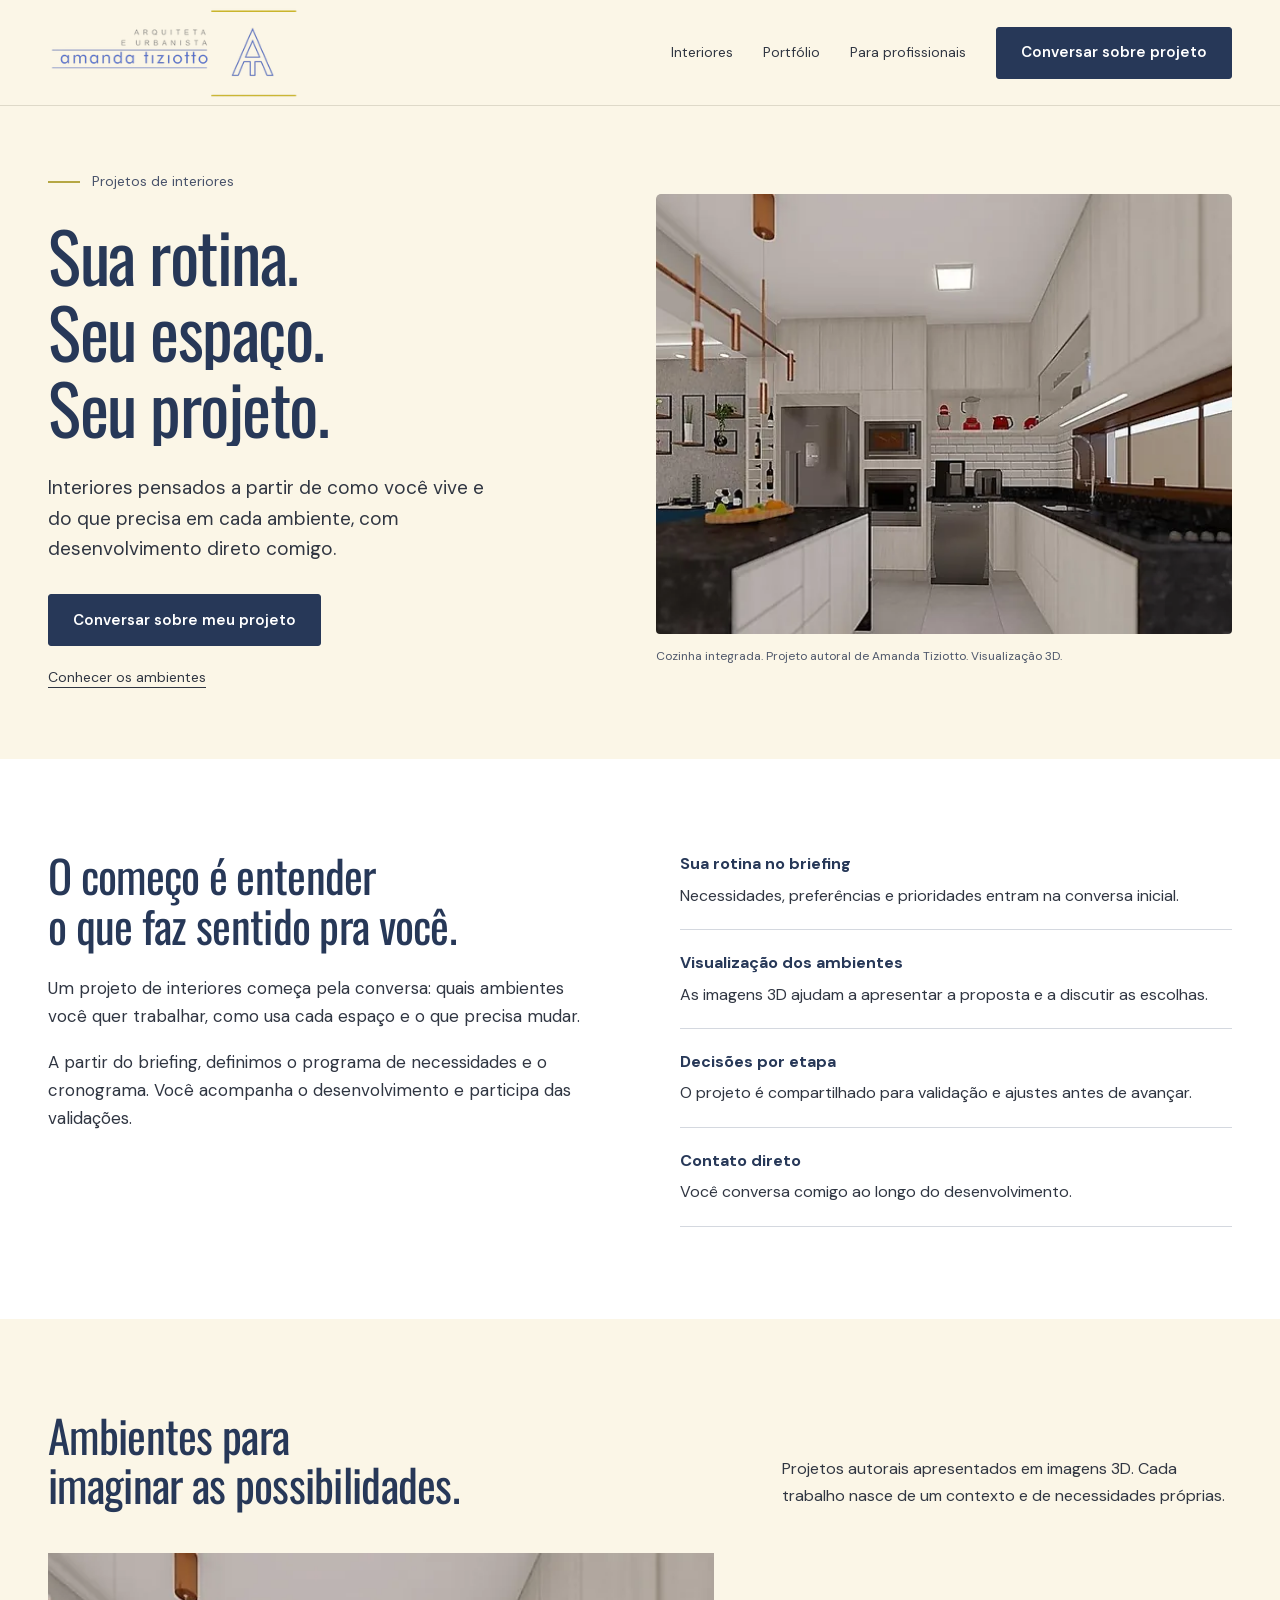
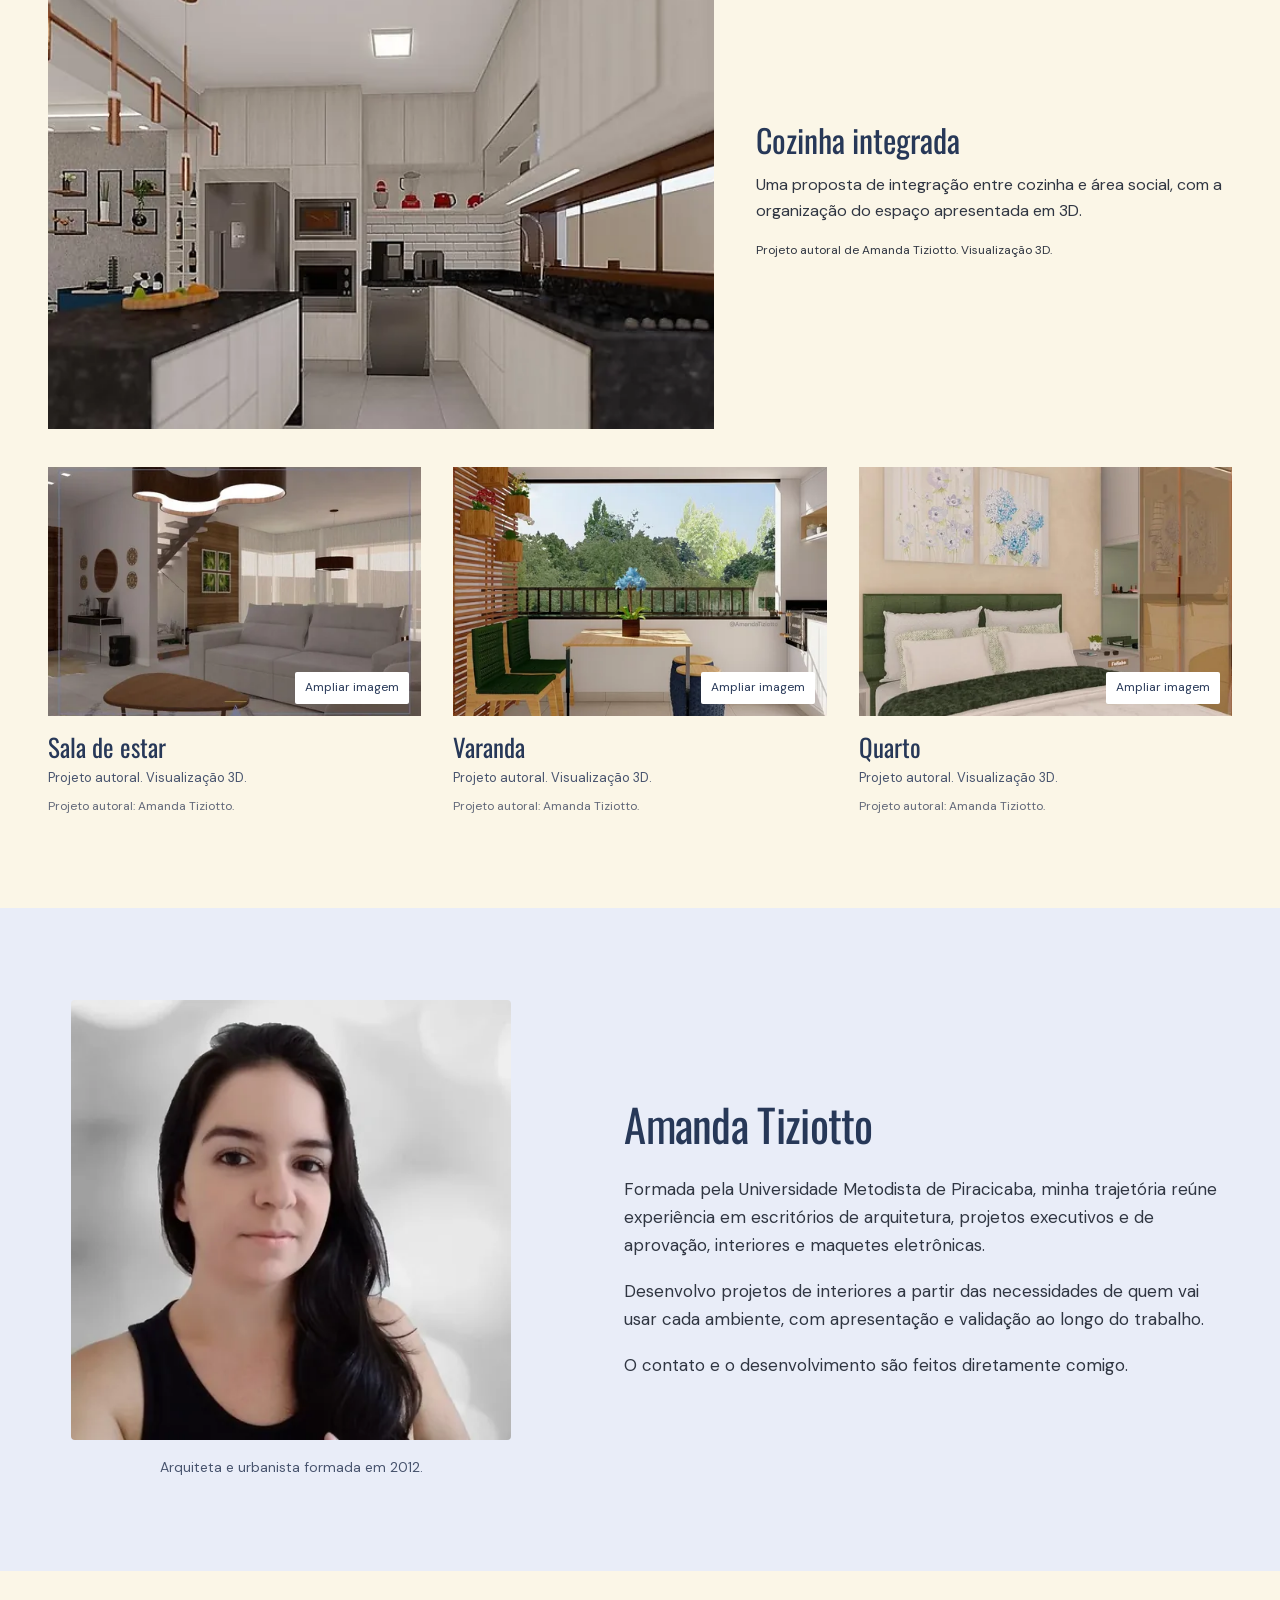
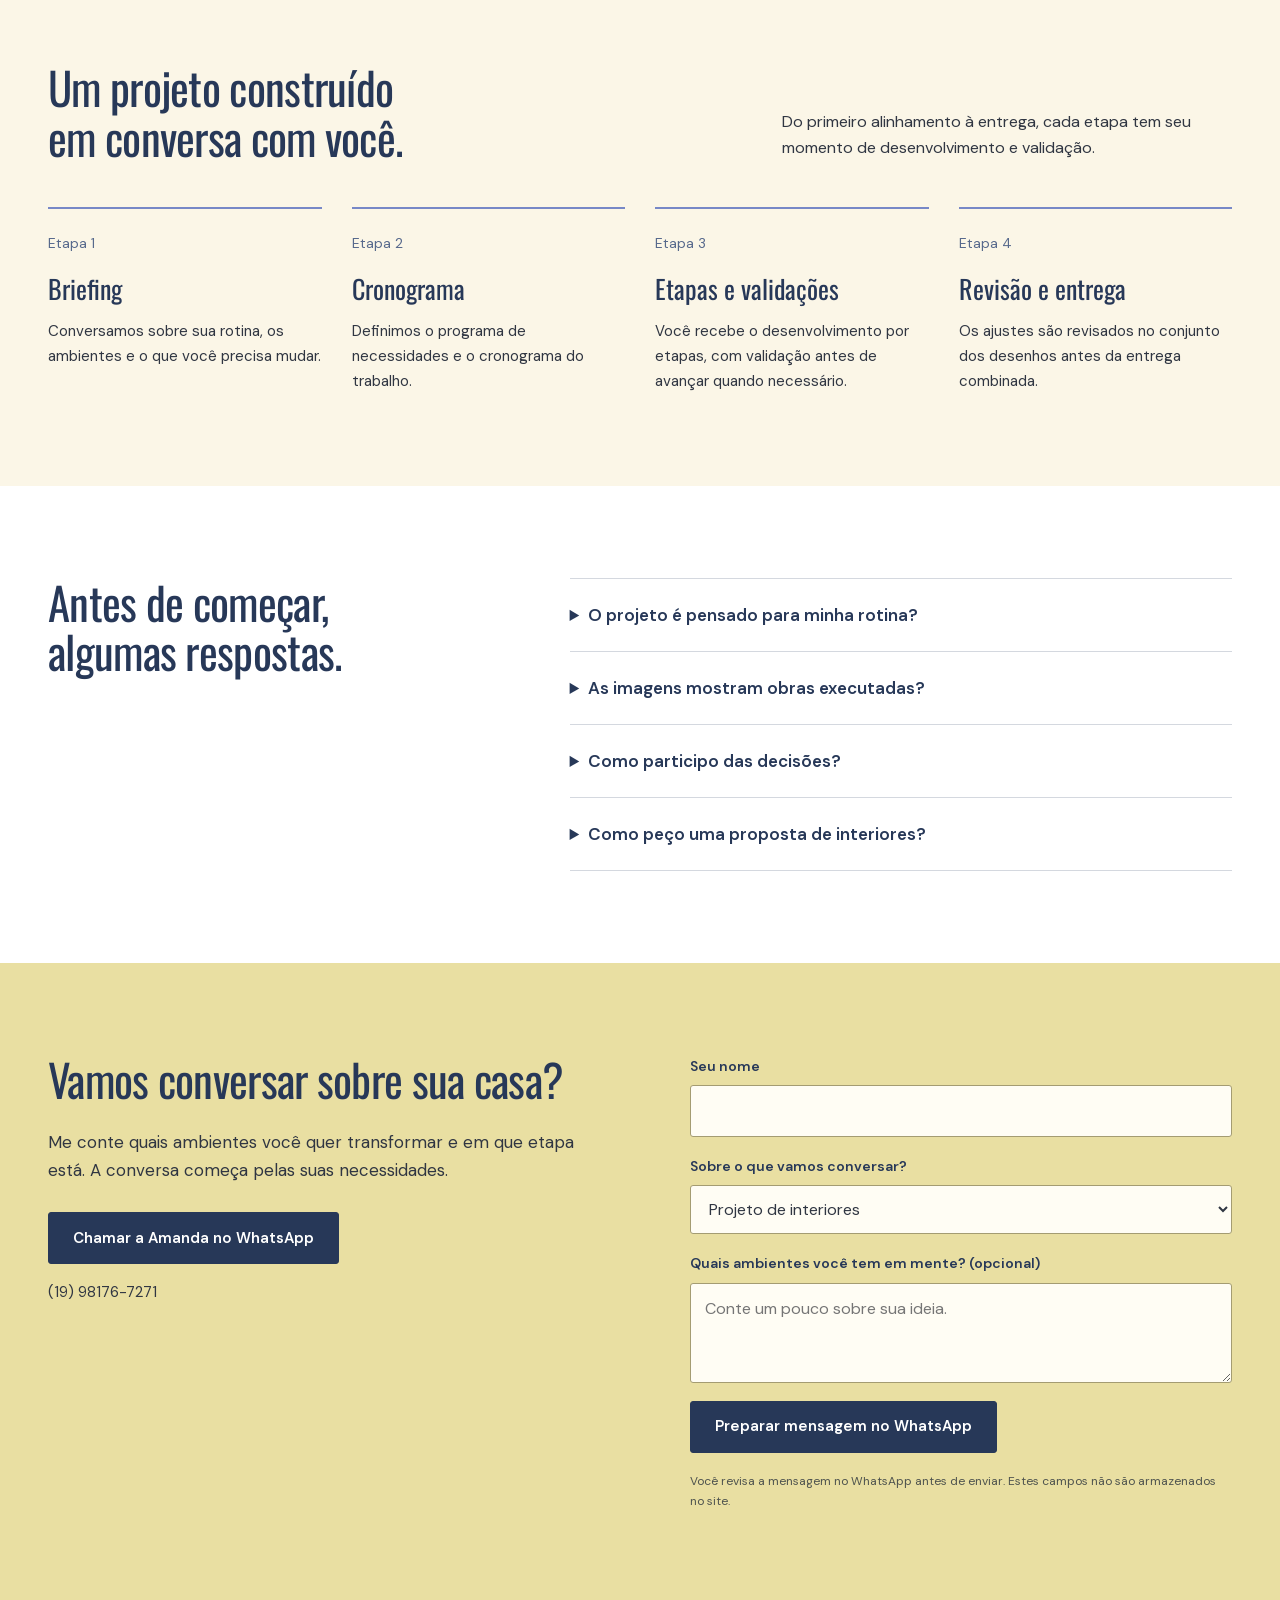
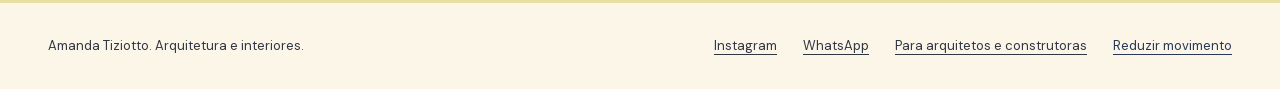
==== commit 92c04d2c: "Optimize responsive images and critical page loading" ====
--- a/interiores/index.html
+++ b/interiores/index.html
@@ -1 +1,26 @@
-<!doctype html><html lang="pt-BR"><head><meta charset="UTF-8"><meta name="viewport" content="width=device-width,initial-scale=1"><meta name="robots" content="noindex,nofollow"><title>Interiores | Amanda Tiziotto Arquiteta</title><meta name="description" content="Projetos de interiores desenvolvidos a partir da sua rotina e das necessidades de cada ambiente. Conheça trabalhos autorais de Amanda Tiziotto."><meta property="og:title" content="Interiores | Amanda Tiziotto Arquiteta"><meta property="og:description" content="Projetos de interiores desenvolvidos a partir da sua rotina e das necessidades de cada ambiente. Conheça trabalhos autorais de Amanda Tiziotto."><meta property="og:type" content="website"><meta name="theme-color" content="#fbf6e7"><link rel="icon" href="../assets/images/logo.png"><link rel="stylesheet" href="../assets/styles.css"><link rel="preload" href="../assets/fonts/oswald.ttf" as="font" type="font/ttf" crossorigin><script src="../assets/site.js" defer></script></head><body data-page="interiores"><a class="skip" href="#conteudo">Ir para o conteúdo</a><header class="header"><div class="wrap nav"><a class="brand" href="../" aria-label="Amanda Tiziotto, página principal"><img src="../assets/images/logo.png" alt="Amanda Tiziotto, arquiteta e urbanista" width="1168" height="440"></a><button class="menu" aria-expanded="false" aria-controls="navegacao">Menu</button><nav class="navlinks" id="navegacao" aria-label="Principal"><a href="#servicos">Interiores</a><a href="#portfolio">Portfólio</a><a href="../">Para profissionais</a><a class="button" href="#contato">Conversar sobre projeto</a></nav></div></header><main id="conteudo"><section class="wrap hero interior-hero"><div class="hero-copy"><div class="audience">Projetos de interiores</div><h1><span class="hero-line">Sua rotina.</span><span class="hero-line">Seu espaço.</span><span class="hero-line">Seu projeto.</span></h1><p>Interiores pensados a partir de como você vive e do que precisa em cada ambiente, com desenvolvimento direto comigo.</p><a class="button" href="#contato">Conversar sobre meu projeto</a><a class="small-link" href="#portfolio">Conhecer os ambientes</a></div><figure class="sample"><img class="sample-image" src="../assets/images/interiores-cozinha.webp" alt="Visualização 3D de cozinha integrada, projeto autoral de Amanda Tiziotto" width="1345" height="932" fetchpriority="high"><figcaption class="sample-caption">Cozinha integrada. Projeto autoral de Amanda Tiziotto. Visualização 3D.</figcaption></figure></section><section class="section services" id="servicos"><div class="wrap interior-services"><div><h2>O começo é entender<br>o que faz sentido pra você.</h2><p>Um projeto de interiores começa pela conversa: quais ambientes você quer trabalhar, como usa cada espaço e o que precisa mudar.</p><p>A partir do briefing, definimos o programa de necessidades e o cronograma. Você acompanha o desenvolvimento e participa das validações.</p></div><ul class="list"><li><strong>Sua rotina no briefing</strong>Necessidades, preferências e prioridades entram na conversa inicial.</li><li><strong>Visualização dos ambientes</strong>As imagens 3D ajudam a apresentar a proposta e a discutir as escolhas.</li><li><strong>Decisões por etapa</strong>O projeto é compartilhado para validação e ajustes antes de avançar.</li><li><strong>Contato direto</strong>Você conversa comigo ao longo do desenvolvimento.</li></ul></div></section><section class="section" id="portfolio"><div class="wrap"><div class="section-head"><h2>Ambientes para<br>imaginar as possibilidades.</h2><p>Projetos autorais apresentados em imagens 3D. Cada trabalho nasce de um contexto e de necessidades próprias.</p></div><div class="single-spread"><img src="../assets/images/interiores-cozinha.webp" alt="Render autoral de cozinha integrada" width="1345" height="932" loading="lazy"><div><h3>Cozinha integrada</h3><p>Uma proposta de integração entre cozinha e área social, com a organização do espaço apresentada em 3D.</p><p class="caption">Projeto autoral de Amanda Tiziotto. Visualização 3D.</p></div></div><div class="portfolio-grid"><article class="work " data-category="autoral"><button type="button" data-enlarge data-src="../assets/images/interiores-sala.webp" data-alt="Sala de estar, Projeto autoral. Visualização 3D." data-title="Sala de estar" data-credit="Projeto autoral: Amanda Tiziotto." aria-label="Ampliar Sala de estar"><img src="../assets/images/interiores-sala.webp" alt="Sala de estar, Projeto autoral. Visualização 3D." width="768" height="512" loading="lazy"><span class="view-label">Ampliar imagem</span></button><h3>Sala de estar</h3><span class="type">Projeto autoral. Visualização 3D.</span><p class="credit">Projeto autoral: Amanda Tiziotto.</p></article><article class="work " data-category="autoral"><button type="button" data-enlarge data-src="../assets/images/interiores-varanda.webp" data-alt="Varanda, Projeto autoral. Visualização 3D." data-title="Varanda" data-credit="Projeto autoral: Amanda Tiziotto." aria-label="Ampliar Varanda"><img src="../assets/images/interiores-varanda.webp" alt="Varanda, Projeto autoral. Visualização 3D." width="768" height="512" loading="lazy"><span class="view-label">Ampliar imagem</span></button><h3>Varanda</h3><span class="type">Projeto autoral. Visualização 3D.</span><p class="credit">Projeto autoral: Amanda Tiziotto.</p></article><article class="work " data-category="autoral"><button type="button" data-enlarge data-src="../assets/images/interiores-quarto.webp" data-alt="Quarto, Projeto autoral. Visualização 3D." data-title="Quarto" data-credit="Projeto autoral: Amanda Tiziotto." aria-label="Ampliar Quarto"><img src="../assets/images/interiores-quarto.webp" alt="Quarto, Projeto autoral. Visualização 3D." width="768" height="512" loading="lazy"><span class="view-label">Ampliar imagem</span></button><h3>Quarto</h3><span class="type">Projeto autoral. Visualização 3D.</span><p class="credit">Projeto autoral: Amanda Tiziotto.</p></article></div></div></section><section class="section about" id="amanda"><div class="wrap about-grid"><figure class="about-portrait"><img src="../assets/images/amanda-tiziotto.webp" alt="Amanda Tiziotto, arquiteta e urbanista" width="768" height="768" loading="lazy"><figcaption>Arquiteta e urbanista formada em 2012.</figcaption></figure><div class="about-copy"><h2>Amanda Tiziotto</h2><p>Formada pela Universidade Metodista de Piracicaba, minha trajetória reúne experiência em escritórios de arquitetura, projetos executivos e de aprovação, interiores e maquetes eletrônicas.</p><p>Desenvolvo projetos de interiores a partir das necessidades de quem vai usar cada ambiente, com apresentação e validação ao longo do trabalho.</p><p>O contato e o desenvolvimento são feitos diretamente comigo.</p></div></div></section><section class="section" id="processo"><div class="wrap"><div class="section-head"><h2>Um projeto construído<br>em conversa com você.</h2><p>Do primeiro alinhamento à entrega, cada etapa tem seu momento de desenvolvimento e validação.</p></div><div class="process-grid"><div class="step"><span>Etapa 1</span><h3>Briefing</h3><p>Conversamos sobre sua rotina, os ambientes e o que você precisa mudar.</p></div><div class="step"><span>Etapa 2</span><h3>Cronograma</h3><p>Definimos o programa de necessidades e o cronograma do trabalho.</p></div><div class="step"><span>Etapa 3</span><h3>Etapas e validações</h3><p>Você recebe o desenvolvimento por etapas, com validação antes de avançar quando necessário.</p></div><div class="step"><span>Etapa 4</span><h3>Revisão e entrega</h3><p>Os ajustes são revisados no conjunto dos desenhos antes da entrega combinada.</p></div></div></div></section><section class="section faq"><div class="wrap faq-grid"><h2>Antes de começar,<br>algumas respostas.</h2><div><details><summary>O projeto é pensado para minha rotina?</summary><p>O trabalho começa com uma reunião de briefing e um programa de necessidades. É nesse momento que conversamos sobre uso dos ambientes, preferências e prioridades.</p></details><details><summary>As imagens mostram obras executadas?</summary><p>Os exemplos desta página são visualizações 3D de projetos autorais. Eles ajudam a apresentar a proposta de cada ambiente e não são fotografias de obras concluídas.</p></details><details><summary>Como participo das decisões?</summary><p>Cada etapa é compartilhada para validação e ajustes. Algumas etapas precisam da sua aprovação antes de seguir para a próxima.</p></details><details><summary>Como peço uma proposta de interiores?</summary><p>Chame pelo WhatsApp e conte quais ambientes quer trabalhar, o que precisa mudar e em que etapa está. O escopo e as condições são definidos na proposta.</p></details></div></div></section><section class="section contact" id="contato"><div class="wrap contact-grid"><div class="contact-copy"><h2>Vamos conversar sobre sua casa?</h2><p>Me conte quais ambientes você quer transformar e em que etapa está. A conversa começa pelas suas necessidades.</p><a class="button" href="https://wa.me/5519981767271" data-contact="whatsapp" target="_blank" rel="noopener noreferrer">Chamar a Amanda no WhatsApp</a><p class="phone">(19) 98176-7271</p></div><form class="contact-form"><div class="field"><label for="nome">Seu nome</label><input id="nome" name="nome" autocomplete="name" maxlength="100" required></div><div class="field"><label for="servico">Sobre o que vamos conversar?</label><select id="servico" name="servico"><option>Projeto de interiores</option></select></div><div class="field"><label for="mensagem">Quais ambientes você tem em mente? (opcional)</label><textarea id="mensagem" name="mensagem" maxlength="2000" placeholder="Conte um pouco sobre sua ideia."></textarea></div><button class="button" type="submit">Preparar mensagem no WhatsApp</button><p class="form-note" data-form-status role="status">Você revisa a mensagem no WhatsApp antes de enviar. Estes campos não são armazenados no site.</p></form></div></section></main><footer class="footer"><div class="wrap"><p>Amanda Tiziotto. Arquitetura e interiores.</p><div class="footer-links"><a href="https://www.instagram.com/amandatiziotto/" target="_blank" rel="noopener noreferrer">Instagram</a><a href="https://wa.me/5519981767271" data-contact="whatsapp" target="_blank" rel="noopener noreferrer">WhatsApp</a><a href="../">Para arquitetos e construtoras</a><button type="button" class="motion-toggle" aria-pressed="false">Reduzir movimento</button></div></div></footer><dialog class="lightbox" aria-labelledby="lightbox-title"><button class="close" type="button" aria-label="Fechar imagem ampliada">Fechar</button><img alt=""><h3 id="lightbox-title"></h3><p></p></dialog></body></html>+<!doctype html><html lang="pt-BR"><head><meta charset="UTF-8"><meta name="viewport" content="width=device-width,initial-scale=1"><meta name="robots" content="noindex,nofollow"><title>Interiores | Amanda Tiziotto Arquiteta</title><meta name="description" content="Projetos de interiores desenvolvidos a partir da sua rotina e das necessidades de cada ambiente. Conheça trabalhos autorais de Amanda Tiziotto."><meta property="og:title" content="Interiores | Amanda Tiziotto Arquiteta"><meta property="og:description" content="Projetos de interiores desenvolvidos a partir da sua rotina e das necessidades de cada ambiente. Conheça trabalhos autorais de Amanda Tiziotto."><meta property="og:type" content="website"><meta name="theme-color" content="#fbf6e7"><link rel="icon" href="../assets/images/favicon.png"><style>@font-face{font-family:Oswald;src:url('../assets/fonts/oswald-regular.woff2') format('woff2');font-weight:400;font-display:swap}@font-face{font-family:DM;src:url('../assets/fonts/dm-sans.woff2') format('woff2');font-weight:100 900;font-display:swap}
+:root{--blue:#273858;--brand:#7788c7;--cream:#fbf6e7;--yellow:#e9dfa2;--ink:#303642;--paper:#fff;--soft:#e9edf8;--line:#d4d8df}*{box-sizing:border-box}html{scroll-behavior:smooth;scroll-padding-top:112px}body{margin:0;background:var(--cream);color:var(--ink);font:17px/1.65 DM,Arial,sans-serif}button,input,select,textarea{font:inherit}button,a{-webkit-tap-highlight-color:transparent}a{color:inherit;text-decoration:none}img{max-width:100%;height:auto;display:block}button{cursor:pointer}h1,h2,h3,p,figure{margin:0}h1,h2,h3{color:var(--blue);font-family:Oswald,'Arial Narrow',sans-serif;font-weight:400;line-height:1.1}h1{font-size:clamp(54px,5.4vw,88px);letter-spacing:-1.5px}h2{font-size:clamp(36px,3.5vw,54px);letter-spacing:-.7px}h3{font-size:28px}p{max-width:65ch}p+p{margin-top:18px}a:focus-visible,button:focus-visible,input:focus-visible,select:focus-visible,textarea:focus-visible,summary:focus-visible{outline:3px solid #455c9e;outline-offset:5px}.wrap{width:min(1320px,calc(100% - 96px));margin:auto}.skip{position:fixed;left:20px;top:-100px;background:white;z-index:100;padding:12px}.skip:focus{top:10px}.header{position:sticky;top:0;z-index:20;background:rgba(251,246,231,.97);border-bottom:1px solid #ded9c9}.nav{height:105px;display:flex;align-items:center;justify-content:space-between;gap:32px}.brand{width:252px;flex-shrink:0}.navlinks{display:flex;align-items:center;gap:30px;font-size:14px}.navlinks a:not(.button):hover{color:#455c9e;text-decoration:underline;text-underline-offset:5px}.button{display:inline-flex;align-items:center;justify-content:center;gap:16px;min-height:52px;padding:13px 24px;background:var(--blue);border:1px solid var(--blue);color:white;font-size:15px;font-weight:600;line-height:1.4;border-radius:3px}.button:hover{background:#394c76}.button.secondary{background:transparent;color:var(--blue)}.button.secondary:hover{background:var(--soft)}.menu{display:none;background:none;border:1px solid var(--blue);border-radius:3px;color:var(--blue);padding:8px 14px}.hero{display:grid;grid-template-columns:1fr 1.06fr;gap:64px;align-items:center;padding-top:64px;padding-bottom:70px}.hero-copy p{font-size:19px;line-height:1.6;margin-top:28px;max-width:450px}.hero-copy .button{margin-top:30px}.audience{font-size:14px;margin-bottom:24px;color:#49536b;display:flex;align-items:center;gap:12px}.audience:before{content:'';display:block;width:32px;height:2px;background:#b5a744}.hero-copy .small-link{display:block;margin-top:20px;font-size:14px;text-decoration:underline;text-underline-offset:5px}.sample{background:white;border:1px solid #d5d9e4;border-radius:5px;padding:20px 20px 16px;box-shadow:12px 12px 0 #e7e6d7}.sample-tabs{display:flex;gap:8px;margin-bottom:18px}.sample-tabs button,.filters button{background:transparent;border:1px solid #c7cedc;color:var(--blue);border-radius:3px;padding:9px 17px;font-size:14px}.sample-tabs button[aria-pressed=true],.filters button[aria-pressed=true]{background:var(--blue);border-color:var(--blue);color:white}.sample-image{height:338px;width:100%;object-fit:contain;background:#fff}.sample-caption{border-top:1px solid #dce0ea;padding-top:14px;margin-top:18px;font-size:12px;line-height:1.7;color:#4f586b}.sample-caption strong{font-size:15px;color:var(--blue);display:block}.intro-strip{background:var(--soft);padding:26px 0}.intro-strip .wrap{display:flex;align-items:center;justify-content:space-between;gap:25px}.intro-strip p{font-size:15px}.intro-strip a{font-size:14px;text-decoration:underline;text-underline-offset:4px}.section{padding:92px 0}.section-head{display:flex;align-items:end;justify-content:space-between;gap:50px;margin-bottom:44px}.section-head p{max-width:450px;font-size:16px}.services{background:white}.service-row{display:grid;grid-template-columns:.65fr 1fr .55fr;gap:44px;padding:34px 0;border-top:1px solid var(--line);align-items:start}.service-row:last-child{border-bottom:1px solid var(--line)}.service-row p{font-size:16px}.service-row .scope{font-size:14px;color:#566178}.scope span{display:block}.filters{display:flex;flex-wrap:wrap;gap:10px;margin-bottom:30px}.portfolio-grid{display:grid;grid-template-columns:repeat(3,1fr);gap:32px}.work{min-width:0}.work[hidden]{display:none}.work button{display:block;width:100%;border:0;padding:0;background:white;text-align:left;position:relative}.work button img{width:100%;aspect-ratio:1.5;object-fit:cover}.work.technical button img{object-fit:contain}.view-label{position:absolute;bottom:12px;right:12px;background:white;color:var(--blue);border-radius:2px;font-size:12px;padding:6px 10px}.work h3{font-size:25px;margin-top:17px}.work .type{display:block;font-size:13px;margin:7px 0;color:#48546e}.work .credit{font-size:12px;line-height:1.7;color:#626879}.work-note{font-size:13px;max-width:65ch;margin-top:35px}.about{background:var(--soft)}.about-grid{display:grid;grid-template-columns:1fr 1.25fr;gap:90px;align-items:center}.about-logo{background:var(--cream);padding:64px 35px;border-radius:4px}.about-logo img{width:100%}.about-logo span{display:block;font-size:14px;color:#48546e;text-align:center;margin-top:20px}.about-copy h2{margin-bottom:25px}.about-copy p{font-size:17px}.process-grid{display:grid;grid-template-columns:repeat(4,1fr);gap:30px;margin-top:45px}.step{border-top:2px solid var(--brand);padding-top:23px}.step span{display:block;color:#57698c;font-size:14px;margin-bottom:20px}.step h3{font-size:26px;margin-bottom:16px}.step p{font-size:15px}.faq{background:white}.faq-grid{display:grid;grid-template-columns:.8fr 1.2fr;gap:80px}.faq details{border-top:1px solid var(--line);padding:22px 0}.faq details:last-child{border-bottom:1px solid var(--line)}.faq summary{cursor:pointer;font-size:17px;font-weight:600;color:var(--blue);padding-right:20px}.faq details p{font-size:15px;padding-top:15px}.contact{background:var(--yellow)}.contact-grid{display:grid;grid-template-columns:1fr 1fr;gap:100px;align-items:start}.contact-copy h2{margin-bottom:24px}.contact-copy .button{margin-top:28px}.contact-copy .phone{font-size:15px;margin-top:16px}.contact-form{display:grid;gap:18px}.field{display:grid;gap:7px}.field label{font-size:14px;font-weight:600;color:var(--blue)}.field input,.field select,.field textarea{width:100%;background:#fffdf4;border:1px solid #a49c72;border-radius:3px;padding:12px 14px;font-size:16px;color:var(--ink)}.field textarea{min-height:100px;resize:vertical}.contact-form .button{justify-self:start}.form-note{font-size:12px;color:#4e534e;line-height:1.7}.footer{padding:32px 0;background:var(--cream);font-size:13px}.footer .wrap{display:flex;justify-content:space-between;gap:30px;align-items:center}.footer-links{display:flex;flex-wrap:wrap;gap:26px}.footer a{text-decoration:underline;text-underline-offset:4px}.lightbox{border:0;width:min(1160px,calc(100% - 32px));max-height:90vh;padding:22px;color:var(--ink);border-radius:4px}.lightbox::backdrop{background:rgba(28,37,58,.85)}.lightbox .close{display:block;margin-left:auto;background:var(--blue);border:0;color:white;padding:9px 18px;border-radius:3px;margin-bottom:16px}.lightbox img{max-height:65vh;object-fit:contain;width:100%;background:white}.lightbox h3{font-size:25px;margin-top:17px}.lightbox p{font-size:13px;margin-top:8px}.interior-hero .sample{padding:0;overflow:hidden;box-shadow:none;border:0;background:transparent}.interior-hero .sample-image{height:440px;object-fit:cover;border-radius:4px}.interior-hero .sample-caption{font-size:12px;padding:12px 0 0;margin-top:0;border:0}.interior-services{display:grid;grid-template-columns:1fr 1fr;gap:80px}.interior-services h2{margin-bottom:24px}.interior-services .list{padding:0;list-style:none;margin:0}.interior-services li{border-bottom:1px solid var(--line);padding:20px 0;font-size:16px}.interior-services li:first-child{padding-top:0}.interior-services li strong{display:block;color:var(--blue);margin-bottom:5px}.text-link{text-decoration:underline;text-underline-offset:5px}.label-small{font-size:14px;color:#4d5d80;margin-bottom:15px}.single-spread{display:grid;grid-template-columns:1.4fr 1fr;gap:42px;align-items:center;margin-bottom:38px}.single-spread img{width:100%;aspect-ratio:1.4;object-fit:cover}.single-spread h3{font-size:32px;margin-bottom:15px}.single-spread p{font-size:16px}.single-spread .caption{font-size:12px;margin-top:16px}
+@media(min-width:1500px){.hero{gap:85px}.hero-copy h1{font-size:88px}}@media(max-width:1050px){.wrap{width:calc(100% - 56px)}.navlinks{gap:17px;font-size:13px}.brand{width:220px}.hero{gap:34px}h1{font-size:65px}.sample-image{height:300px}.service-row{grid-template-columns:.8fr 1.2fr;gap:30px}.service-row .scope{grid-column:2}.portfolio-grid{gap:23px}.about-grid{gap:50px}.contact-grid{gap:50px}.faq-grid{gap:45px}}@media(max-width:760px){html{scroll-padding-top:90px}.wrap{width:calc(100% - 40px)}.nav{height:84px;gap:20px}.brand{width:210px}.menu{display:block}.navlinks{display:none;position:absolute;top:84px;left:0;right:0;background:var(--cream);padding:24px 20px 28px;border-bottom:1px solid var(--line);align-items:stretch;gap:20px;flex-direction:column;font-size:16px}.navlinks.is-open{display:flex}.hero{display:block;padding-top:44px;padding-bottom:48px}.hero-copy h1{font-size:57px;letter-spacing:-.8px}.hero-copy p{font-size:17px;margin-top:23px;max-width:none}.audience{font-size:13px;margin-bottom:19px}.hero-copy .button{margin-top:25px}.sample{margin-top:38px;padding:14px 14px 16px;box-shadow:7px 7px 0 #e7e6d7}.sample-image{height:auto;aspect-ratio:1.4}.sample-tabs{gap:7px}.sample-tabs button{font-size:13px;padding:8px 12px}.intro-strip .wrap{display:block}.intro-strip a{display:inline-block;margin-top:13px}.section{padding:58px 0}.section-head{display:block;margin-bottom:30px}.section-head h2{margin-bottom:22px}.section-head p{font-size:15px}.service-row{display:block;padding:25px 0}.service-row h3{font-size:29px;margin-bottom:15px}.service-row p{font-size:15px}.service-row .scope{margin-top:15px}.scope span{display:inline}.scope span+span:before{content:' / '}.portfolio-grid{grid-template-columns:1fr;gap:34px}.filters{gap:8px}.filters button{font-size:13px;padding:9px 12px}.work h3{font-size:27px}.about-grid,.faq-grid,.contact-grid,.interior-services,.single-spread{grid-template-columns:1fr;gap:36px}.about-logo{padding:38px 25px}.about-copy p{font-size:16px}.process-grid{grid-template-columns:1fr 1fr;gap:32px 24px;margin-top:30px}.step{padding-top:17px}.step span{margin-bottom:14px}.step h3{font-size:25px}.step p{font-size:14px}.contact-grid{gap:36px}.footer .wrap{display:block}.footer-links{margin-top:15px;gap:18px}.interior-hero .sample-image{height:320px}.single-spread img{aspect-ratio:1.4}.single-spread h3{font-size:30px}.interior-services{gap:30px}}@media(max-width:360px){.brand{width:180px}.menu{font-size:13px;padding:8px 10px}.hero-copy h1{font-size:49px}.process-grid{grid-template-columns:1fr}.button{padding:13px 18px}.sample-tabs button{padding:8px 10px;font-size:12px}.sample-caption{font-size:11px}.wrap{width:calc(100% - 32px)}}@media(prefers-reduced-motion:reduce){html{scroll-behavior:auto}*{transition:none!important;animation:none!important}}
+
+.featured-spfc{background:var(--soft);padding:64px 0}.featured-spfc .section-head{align-items:center;margin-bottom:32px}.featured-spfc .section-head>div{flex:1.5}.featured-spfc .section-head>p{flex:1;max-width:360px}.featured-spfc .label-small{margin-bottom:15px;font-size:14px}.featured-spfc h2{font-size:clamp(38px,3.6vw,54px)}.featured-media{display:grid;grid-template-columns:1.35fr 1fr;gap:24px;align-items:start}.featured-media button{position:relative;display:block;width:100%;padding:0;border:0;background:white;border-radius:3px;overflow:hidden}.featured-media img{width:100%;height:auto;aspect-ratio:16/9;object-fit:cover}.featured-media figcaption{font-size:13px;margin-top:12px;color:#48546e}.featured-footer{display:flex;justify-content:space-between;gap:25px;align-items:center;margin-top:27px;font-size:14px}.featured-footer p{font-size:13px}
+@media(max-width:760px){.featured-spfc{padding:48px 0}.featured-spfc .section-head{margin-bottom:26px}.featured-spfc .section-head>p{max-width:none}.featured-spfc h2{font-size:38px}.featured-media{grid-template-columns:1fr;gap:25px}.featured-footer{display:block;margin-top:25px}.featured-footer a{display:inline-block;margin-top:16px}}@media(max-width:360px){.featured-spfc h2{font-size:35px}}
+
+.featured-extra{margin-top:28px;grid-template-columns:repeat(6,minmax(0,1fr));gap:28px 24px}.featured-extra figure{grid-column:span 3}.featured-extra figure:nth-child(n+3){grid-column:span 2}.featured-extra figure:nth-child(n+3) img{aspect-ratio:7/10;object-fit:contain}
+@media(max-width:760px){.featured-extra{grid-template-columns:1fr;gap:25px}.featured-extra figure,.featured-extra figure:nth-child(n+3){grid-column:auto}.featured-extra figure:nth-child(n+3) img{max-height:440px;aspect-ratio:auto}}
+
+.hero-line{display:block}
+@keyframes amanda-line-in{from{opacity:.2;transform:translateY(22px);clip-path:inset(0 0 100% 0)}to{opacity:1;transform:translateY(0);clip-path:inset(0 0 0 0)}}
+@keyframes amanda-image-in{from{clip-path:inset(0 100% 0 0)}to{clip-path:inset(0 0 0 0)}}
+@keyframes amanda-dialog-in{from{opacity:.4;transform:translateY(12px) scale(.985)}to{opacity:1;transform:translateY(0) scale(1)}}
+@media(prefers-reduced-motion:no-preference){.hero-line{animation:amanda-line-in 640ms cubic-bezier(.22,1,.36,1) both}.hero-line:nth-child(2){animation-delay:90ms}.hero-line:nth-child(3){animation-delay:180ms}.hero .sample-image{animation:amanda-image-in 850ms cubic-bezier(.22,1,.36,1) 80ms both}.lightbox[open]{animation:amanda-dialog-in 230ms ease-out}.button,.sample-tabs button,.filters button{transition:background-color 180ms ease,color 180ms ease}}
+
+.motion-toggle{border:0;background:none;padding:0;color:var(--blue);font:inherit;text-decoration:underline;text-underline-offset:4px}.motion-toggle:disabled{cursor:default}html[data-motion="reduce"]{scroll-behavior:auto}html[data-motion="reduce"] *,html[data-motion="reduce"] *::before,html[data-motion="reduce"] *::after{animation:none!important;transition:none!important}
+
+.comparison{margin:34px 0 38px}.comparison-intro{display:flex;align-items:end;justify-content:space-between;gap:30px;margin-bottom:22px}.comparison-intro h3{font-size:32px}.comparison-intro p{font-size:14px;max-width:420px}.comparison-stage{position:relative;background:white;border-radius:3px}.comparison-layer img{width:100%;height:auto}.comparison-layer figcaption{padding:10px 14px;font-size:13px}.comparison-stage.is-ready{aspect-ratio:16/9;overflow:hidden;--split:50%}.comparison-stage.is-ready .comparison-layer{position:absolute;inset:0}.comparison-stage.is-ready .comparison-layer img{width:100%;height:100%;object-fit:cover}.comparison-stage.is-ready .comparison-layer figcaption{display:none}.comparison-stage.is-ready .comparison-before{clip-path:inset(0 calc(100% - var(--split)) 0 0)}.comparison-divider{display:none;position:absolute;left:var(--split);top:0;bottom:0;width:3px;background:white;transform:translateX(-50%);pointer-events:none;filter:drop-shadow(0 1px 4px #27385866)}.is-ready .comparison-divider{display:block}.comparison-handle{position:absolute;left:50%;top:50%;transform:translate(-50%,-50%);width:46px;height:46px;border:2px solid white;border-radius:50%;background:var(--blue);display:flex;align-items:center;justify-content:center}.comparison-handle svg{width:27px;height:27px;stroke:white;fill:none;stroke-width:2}.comparison-range{position:absolute;inset:0;margin:0;width:100%;height:100%;opacity:0;cursor:ew-resize;touch-action:pan-y}.comparison-stage:focus-within{outline:3px solid #455c9e;outline-offset:5px}.comparison-labels{display:flex;justify-content:space-between;gap:20px;margin-top:14px;color:var(--blue);font-size:14px}.comparison-labels strong{display:block;font-weight:600}.comparison-labels span{display:block;font-size:12px;color:#48546e}.comparison-labels>div:last-child{text-align:right}.comparison-note{font-size:12px;line-height:1.7;margin-top:16px;max-width:90ch}.comparison-instruction{font-size:13px;margin-top:12px}.comparison [hidden]{display:none!important}@media(max-width:760px){.comparison-intro{display:block}.comparison-intro h3{font-size:29px;margin-bottom:14px}.comparison-stage.is-ready{aspect-ratio:16/9}.comparison-labels{gap:14px;font-size:13px}.comparison-labels span{font-size:11px}.comparison{margin:30px 0}.comparison-note{font-size:12px}}
+
+.comparison-badge{display:none;position:absolute;top:16px;padding:8px 12px;background:#ffffffed;color:var(--blue);font-size:14px;line-height:1.4;pointer-events:none;border-radius:2px}.is-ready .comparison-badge{display:block}.comparison-badge span{display:block;font-size:11px}.before-badge{left:16px}.after-badge{right:16px}@media(max-width:360px){.comparison-badge{top:8px;padding:5px 8px;font-size:12px}.before-badge{left:8px}.after-badge{right:8px}}
+
+.comparison-stage{display:flex;flex-direction:column-reverse}.comparison-stage.is-ready{display:block}.comparison-handle{display:none;left:clamp(23px,var(--split),calc(100% - 23px));pointer-events:none}.is-ready .comparison-handle{display:flex}
+
+.about-portrait{width:100%;max-width:440px;margin:0 auto}.about-portrait img{width:100%;aspect-ratio:1;object-fit:contain;border-radius:4px}.about-portrait figcaption{font-size:14px;color:#48546e;text-align:center;margin-top:16px}
+</style><link rel="preload" href="../assets/fonts/oswald-regular.woff2" as="font" type="font/woff2" crossorigin><link rel="preload" href="../assets/fonts/dm-sans.woff2" as="font" type="font/woff2" crossorigin><script src="../assets/site.js?v=a9742be2d087" defer></script></head><body data-page="interiores"><a class="skip" href="#conteudo">Ir para o conteúdo</a><header class="header"><div class="wrap nav"><a class="brand" href="../" aria-label="Amanda Tiziotto, página principal"><img src="../assets/images/logo-584w.webp" alt="Amanda Tiziotto, arquiteta e urbanista" width="1168" height="440" srcset="../assets/images/logo-292w.webp 292w, ../assets/images/logo-584w.webp 584w" sizes="(max-width: 360px) 180px, (max-width: 1050px) 220px, 252px"></a><button class="menu" aria-expanded="false" aria-controls="navegacao">Menu</button><nav class="navlinks" id="navegacao" aria-label="Principal"><a href="#servicos">Interiores</a><a href="#portfolio">Portfólio</a><a href="../">Para profissionais</a><a class="button" href="#contato">Conversar sobre projeto</a></nav></div></header><main id="conteudo"><section class="wrap hero interior-hero"><div class="hero-copy"><div class="audience">Projetos de interiores</div><h1><span class="hero-line">Sua rotina.</span><span class="hero-line">Seu espaço.</span><span class="hero-line">Seu projeto.</span></h1><p>Interiores pensados a partir de como você vive e do que precisa em cada ambiente, com desenvolvimento direto comigo.</p><a class="button" href="#contato">Conversar sobre meu projeto</a><a class="small-link" href="#portfolio">Conhecer os ambientes</a></div><figure class="sample"><img class="sample-image" src="../assets/images/interiores-cozinha-768w.webp" alt="Visualização 3D de cozinha integrada, projeto autoral de Amanda Tiziotto" width="1345" height="932" fetchpriority="high" srcset="../assets/images/interiores-cozinha-480w.webp 480w, ../assets/images/interiores-cozinha-768w.webp 768w, ../assets/images/interiores-cozinha.webp 960w" sizes="(max-width: 760px) calc(100vw - 40px), (max-width: 1500px) 44vw, 620px"><figcaption class="sample-caption">Cozinha integrada. Projeto autoral de Amanda Tiziotto. Visualização 3D.</figcaption></figure></section><section class="section services" id="servicos"><div class="wrap interior-services"><div><h2>O começo é entender<br>o que faz sentido pra você.</h2><p>Um projeto de interiores começa pela conversa: quais ambientes você quer trabalhar, como usa cada espaço e o que precisa mudar.</p><p>A partir do briefing, definimos o programa de necessidades e o cronograma. Você acompanha o desenvolvimento e participa das validações.</p></div><ul class="list"><li><strong>Sua rotina no briefing</strong>Necessidades, preferências e prioridades entram na conversa inicial.</li><li><strong>Visualização dos ambientes</strong>As imagens 3D ajudam a apresentar a proposta e a discutir as escolhas.</li><li><strong>Decisões por etapa</strong>O projeto é compartilhado para validação e ajustes antes de avançar.</li><li><strong>Contato direto</strong>Você conversa comigo ao longo do desenvolvimento.</li></ul></div></section><section class="section" id="portfolio"><div class="wrap"><div class="section-head"><h2>Ambientes para<br>imaginar as possibilidades.</h2><p>Projetos autorais apresentados em imagens 3D. Cada trabalho nasce de um contexto e de necessidades próprias.</p></div><div class="single-spread"><img src="../assets/images/interiores-cozinha-768w.webp" alt="Render autoral de cozinha integrada" width="1345" height="932" loading="lazy" srcset="../assets/images/interiores-cozinha-480w.webp 480w, ../assets/images/interiores-cozinha-768w.webp 768w, ../assets/images/interiores-cozinha.webp 960w" sizes="(max-width: 760px) calc(100vw - 40px), 55vw" decoding="async"><div><h3>Cozinha integrada</h3><p>Uma proposta de integração entre cozinha e área social, com a organização do espaço apresentada em 3D.</p><p class="caption">Projeto autoral de Amanda Tiziotto. Visualização 3D.</p></div></div><div class="portfolio-grid"><article class="work " data-category="autoral"><button type="button" data-enlarge data-src="../assets/images/interiores-sala.webp" data-alt="Sala de estar, Projeto autoral. Visualização 3D." data-title="Sala de estar" data-credit="Projeto autoral: Amanda Tiziotto." aria-label="Ampliar Sala de estar"><img src="../assets/images/interiores-sala-768w.webp" alt="Sala de estar, Projeto autoral. Visualização 3D." width="768" height="512" loading="lazy" srcset="../assets/images/interiores-sala-480w.webp 480w, ../assets/images/interiores-sala-768w.webp 768w, ../assets/images/interiores-sala.webp 911w" sizes="(max-width: 760px) calc(100vw - 40px), (max-width: 1500px) 29vw, 420px" decoding="async"><span class="view-label">Ampliar imagem</span></button><h3>Sala de estar</h3><span class="type">Projeto autoral. Visualização 3D.</span><p class="credit">Projeto autoral: Amanda Tiziotto.</p></article><article class="work " data-category="autoral"><button type="button" data-enlarge data-src="../assets/images/interiores-varanda.webp" data-alt="Varanda, Projeto autoral. Visualização 3D." data-title="Varanda" data-credit="Projeto autoral: Amanda Tiziotto." aria-label="Ampliar Varanda"><img src="../assets/images/interiores-varanda-768w.webp" alt="Varanda, Projeto autoral. Visualização 3D." width="768" height="512" loading="lazy" srcset="../assets/images/interiores-varanda-480w.webp 480w, ../assets/images/interiores-varanda-768w.webp 768w, ../assets/images/interiores-varanda-960w.webp 960w, ../assets/images/interiores-varanda.webp 1561w" sizes="(max-width: 760px) calc(100vw - 40px), (max-width: 1500px) 29vw, 420px" decoding="async"><span class="view-label">Ampliar imagem</span></button><h3>Varanda</h3><span class="type">Projeto autoral. Visualização 3D.</span><p class="credit">Projeto autoral: Amanda Tiziotto.</p></article><article class="work " data-category="autoral"><button type="button" data-enlarge data-src="../assets/images/interiores-quarto.webp" data-alt="Quarto, Projeto autoral. Visualização 3D." data-title="Quarto" data-credit="Projeto autoral: Amanda Tiziotto." aria-label="Ampliar Quarto"><img src="../assets/images/interiores-quarto-768w.webp" alt="Quarto, Projeto autoral. Visualização 3D." width="768" height="512" loading="lazy" srcset="../assets/images/interiores-quarto-480w.webp 480w, ../assets/images/interiores-quarto-768w.webp 768w, ../assets/images/interiores-quarto-960w.webp 960w, ../assets/images/interiores-quarto.webp 1634w" sizes="(max-width: 760px) calc(100vw - 40px), (max-width: 1500px) 29vw, 420px" decoding="async"><span class="view-label">Ampliar imagem</span></button><h3>Quarto</h3><span class="type">Projeto autoral. Visualização 3D.</span><p class="credit">Projeto autoral: Amanda Tiziotto.</p></article></div></div></section><section class="section about" id="amanda"><div class="wrap about-grid"><figure class="about-portrait"><img src="../assets/images/amanda-tiziotto.webp" alt="Amanda Tiziotto, arquiteta e urbanista" width="768" height="768" loading="lazy" srcset="../assets/images/amanda-tiziotto-480w.webp 480w, ../assets/images/amanda-tiziotto.webp 768w" sizes="(max-width: 480px) calc(100vw - 40px), 440px" decoding="async"><figcaption>Arquiteta e urbanista formada em 2012.</figcaption></figure><div class="about-copy"><h2>Amanda Tiziotto</h2><p>Formada pela Universidade Metodista de Piracicaba, minha trajetória reúne experiência em escritórios de arquitetura, projetos executivos e de aprovação, interiores e maquetes eletrônicas.</p><p>Desenvolvo projetos de interiores a partir das necessidades de quem vai usar cada ambiente, com apresentação e validação ao longo do trabalho.</p><p>O contato e o desenvolvimento são feitos diretamente comigo.</p></div></div></section><section class="section" id="processo"><div class="wrap"><div class="section-head"><h2>Um projeto construído<br>em conversa com você.</h2><p>Do primeiro alinhamento à entrega, cada etapa tem seu momento de desenvolvimento e validação.</p></div><div class="process-grid"><div class="step"><span>Etapa 1</span><h3>Briefing</h3><p>Conversamos sobre sua rotina, os ambientes e o que você precisa mudar.</p></div><div class="step"><span>Etapa 2</span><h3>Cronograma</h3><p>Definimos o programa de necessidades e o cronograma do trabalho.</p></div><div class="step"><span>Etapa 3</span><h3>Etapas e validações</h3><p>Você recebe o desenvolvimento por etapas, com validação antes de avançar quando necessário.</p></div><div class="step"><span>Etapa 4</span><h3>Revisão e entrega</h3><p>Os ajustes são revisados no conjunto dos desenhos antes da entrega combinada.</p></div></div></div></section><section class="section faq"><div class="wrap faq-grid"><h2>Antes de começar,<br>algumas respostas.</h2><div><details><summary>O projeto é pensado para minha rotina?</summary><p>O trabalho começa com uma reunião de briefing e um programa de necessidades. É nesse momento que conversamos sobre uso dos ambientes, preferências e prioridades.</p></details><details><summary>As imagens mostram obras executadas?</summary><p>Os exemplos desta página são visualizações 3D de projetos autorais. Eles ajudam a apresentar a proposta de cada ambiente e não são fotografias de obras concluídas.</p></details><details><summary>Como participo das decisões?</summary><p>Cada etapa é compartilhada para validação e ajustes. Algumas etapas precisam da sua aprovação antes de seguir para a próxima.</p></details><details><summary>Como peço uma proposta de interiores?</summary><p>Chame pelo WhatsApp e conte quais ambientes quer trabalhar, o que precisa mudar e em que etapa está. O escopo e as condições são definidos na proposta.</p></details></div></div></section><section class="section contact" id="contato"><div class="wrap contact-grid"><div class="contact-copy"><h2>Vamos conversar sobre sua casa?</h2><p>Me conte quais ambientes você quer transformar e em que etapa está. A conversa começa pelas suas necessidades.</p><a class="button" href="https://wa.me/5519981767271" data-contact="whatsapp" target="_blank" rel="noopener noreferrer">Chamar a Amanda no WhatsApp</a><p class="phone">(19) 98176-7271</p></div><form class="contact-form"><div class="field"><label for="nome">Seu nome</label><input id="nome" name="nome" autocomplete="name" maxlength="100" required></div><div class="field"><label for="servico">Sobre o que vamos conversar?</label><select id="servico" name="servico"><option>Projeto de interiores</option></select></div><div class="field"><label for="mensagem">Quais ambientes você tem em mente? (opcional)</label><textarea id="mensagem" name="mensagem" maxlength="2000" placeholder="Conte um pouco sobre sua ideia."></textarea></div><button class="button" type="submit">Preparar mensagem no WhatsApp</button><p class="form-note" data-form-status role="status">Você revisa a mensagem no WhatsApp antes de enviar. Estes campos não são armazenados no site.</p></form></div></section></main><footer class="footer"><div class="wrap"><p>Amanda Tiziotto. Arquitetura e interiores.</p><div class="footer-links"><a href="https://www.instagram.com/amandatiziotto/" target="_blank" rel="noopener noreferrer">Instagram</a><a href="https://wa.me/5519981767271" data-contact="whatsapp" target="_blank" rel="noopener noreferrer">WhatsApp</a><a href="../">Para arquitetos e construtoras</a><button type="button" class="motion-toggle" aria-pressed="false">Reduzir movimento</button></div></div></footer><dialog class="lightbox" aria-labelledby="lightbox-title"><button class="close" type="button" aria-label="Fechar imagem ampliada">Fechar</button><img alt=""><h3 id="lightbox-title"></h3><p></p></dialog></body></html>
